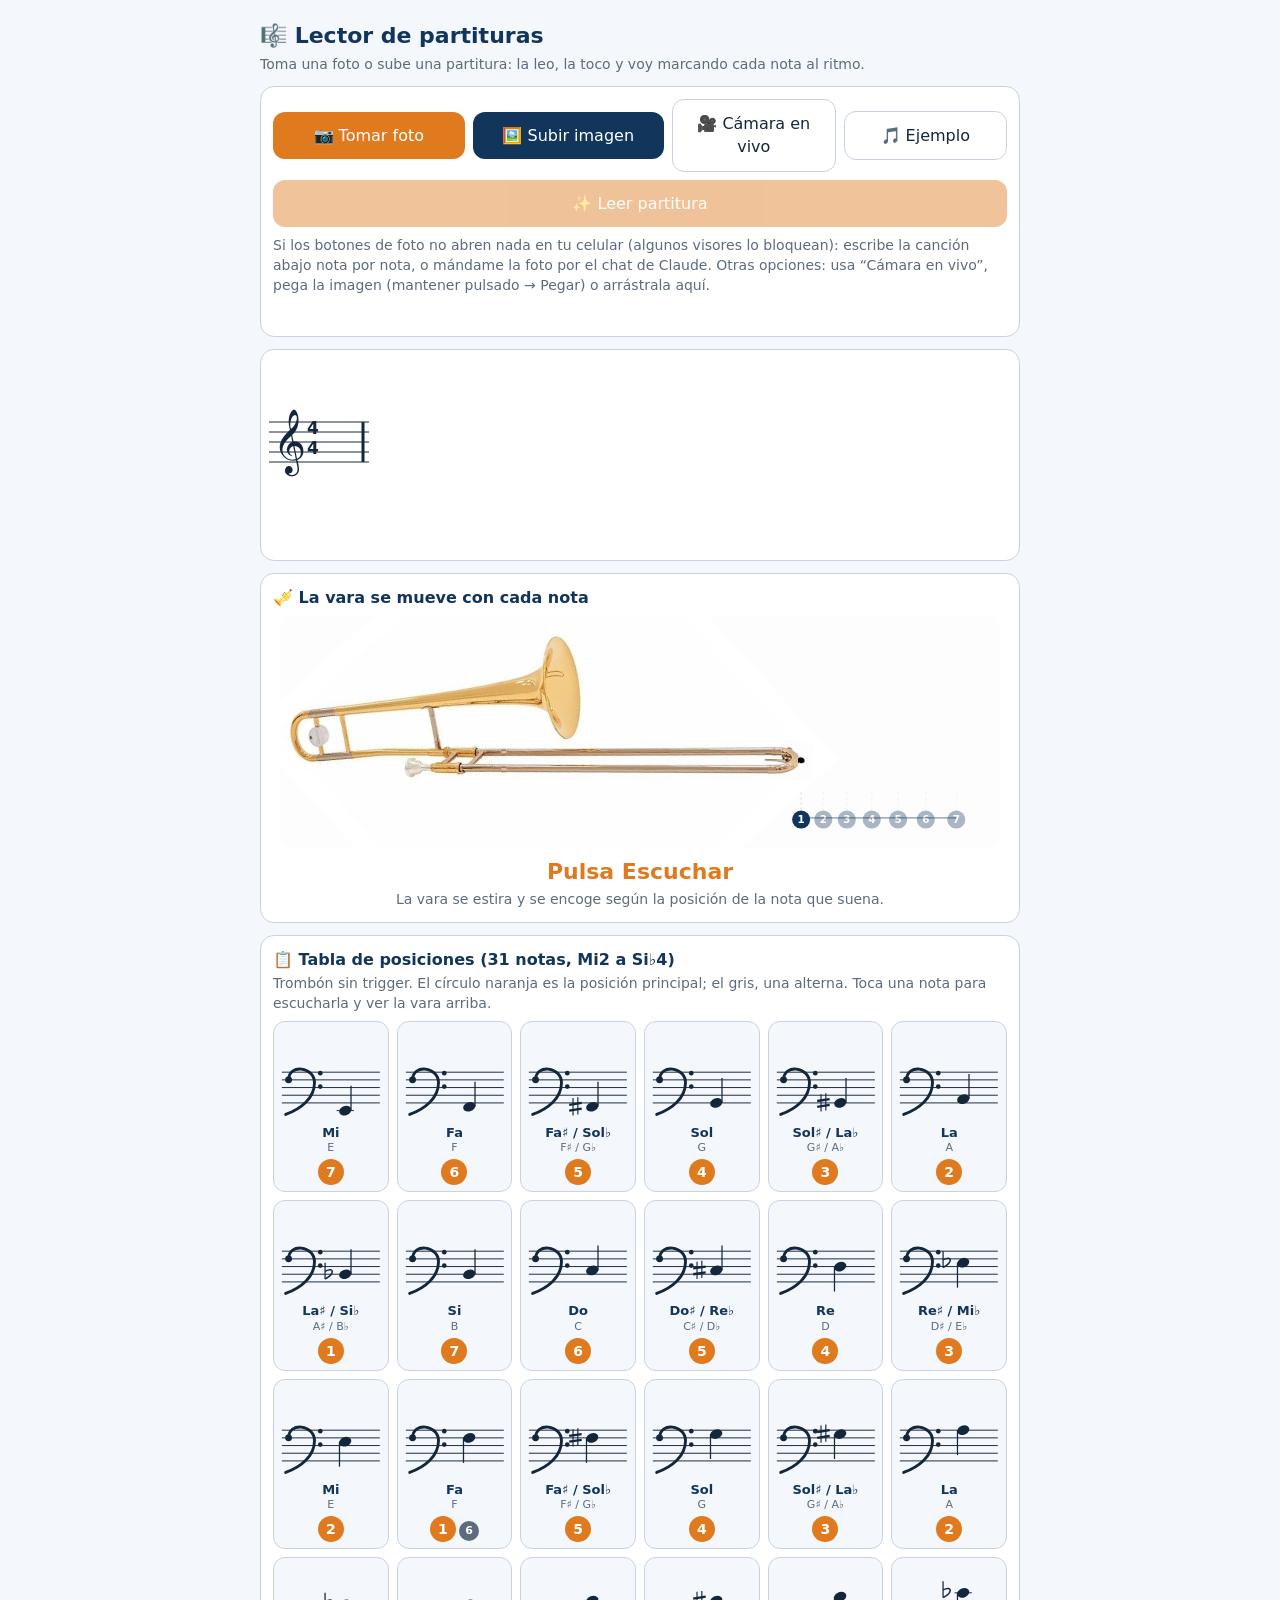
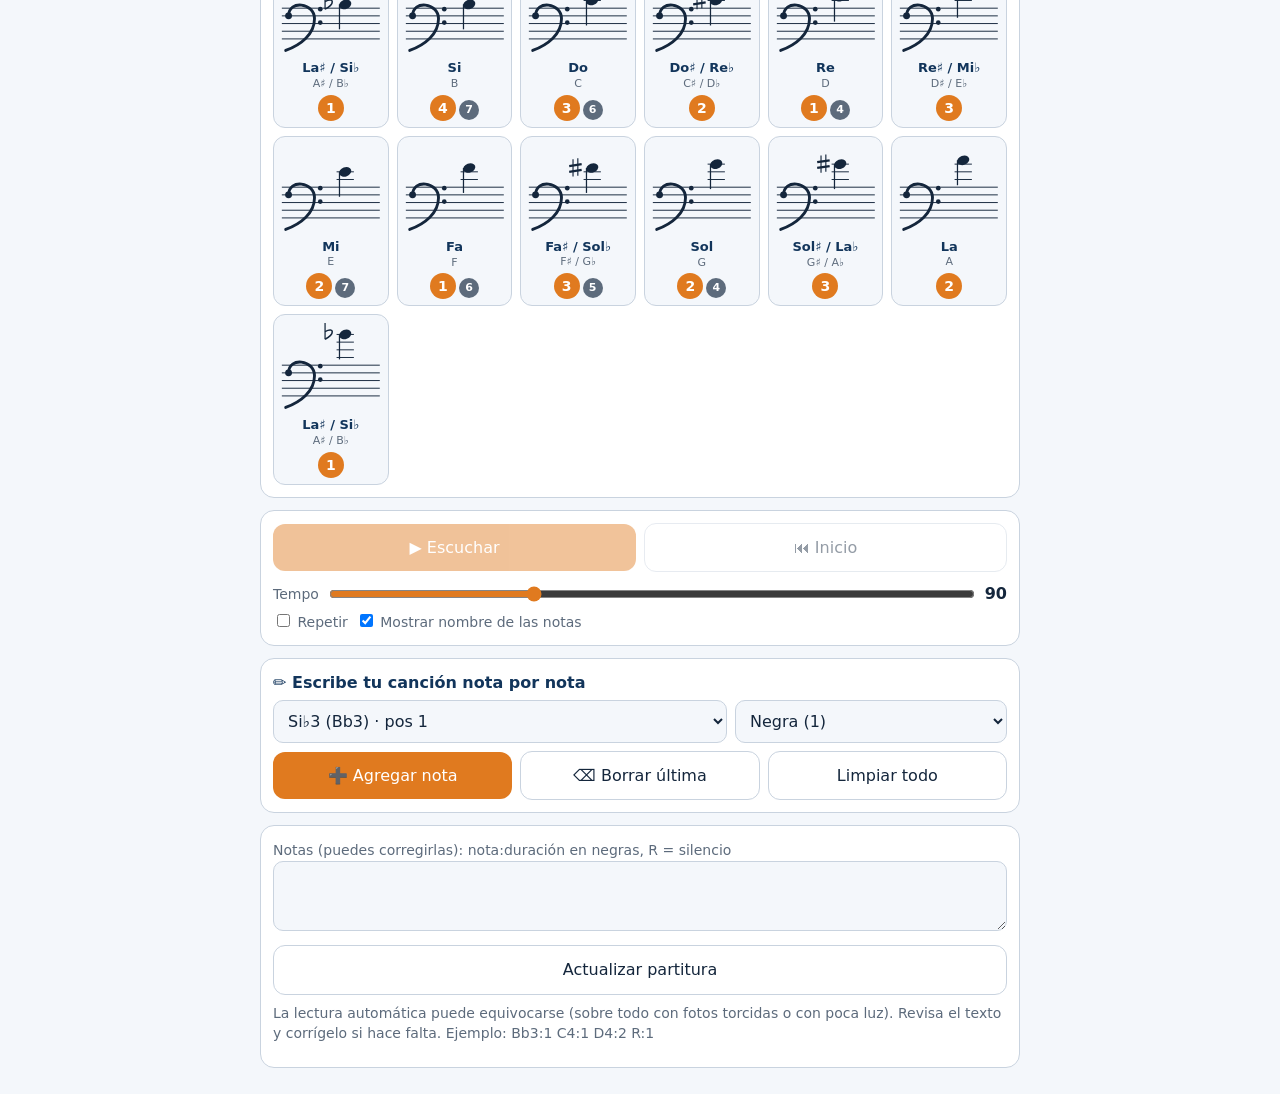
==== index.html @ 7abc5f25 "Rename index (6).html to index.html" ====
<!doctype html>
<html lang="es"><head><meta charset="utf-8">
<meta name="viewport" content="width=device-width, initial-scale=1, viewport-fit=cover">
<title>Lector de partituras PUPR</title>
<style>
:root{--bg:#f4f7fb;--card:#fff;--tx:#14263c;--mut:#5d6b7c;--ac:#e07a1f;--nv:#12355b;--ln:#c9d3df;color-scheme:light;box-sizing:border-box;padding-top:env(safe-area-inset-top,0px);padding-bottom:env(safe-area-inset-bottom,0px)}
@media (prefers-color-scheme:dark){:root:not([data-theme="light"]){--bg:#0e1621;--card:#17222f;--tx:#e8eef5;--mut:#9fb0c2;--ln:#33465a;--nv:#7fb2e6;color-scheme:dark}}
:root[data-theme="dark"]{--bg:#0e1621;--card:#17222f;--tx:#e8eef5;--mut:#9fb0c2;--ln:#33465a;--nv:#7fb2e6;color-scheme:dark}
html{height:100%;scroll-padding-top:env(safe-area-inset-top,0px)}
body{margin:0;background:var(--bg);color:var(--tx);font:16px/1.45 system-ui,-apple-system,"Segoe UI",Roboto,sans-serif;min-height:100%}
main{max-width:760px;margin:0 auto;padding:14px}
h1{font-size:22px;margin:6px 0 2px;color:var(--nv)} .sub{color:var(--mut);margin:0 0 12px;font-size:14px}
.card{background:var(--card);border:1px solid var(--ln);border-radius:14px;padding:12px;margin-bottom:12px}
.row{display:flex;gap:8px;flex-wrap:wrap;align-items:center}
button,.btn{font:inherit;border:0;border-radius:12px;padding:12px 14px;background:var(--nv);color:#fff;cursor:pointer;flex:1 1 140px;text-align:center}
button.ac,.btn.ac{background:var(--ac)} button.sec{background:transparent;color:var(--tx);border:1px solid var(--ln)}
button:disabled{opacity:.45}
.btn{position:relative;overflow:hidden}.btn input{position:absolute;inset:0;width:100%;height:100%;opacity:0;cursor:pointer;font-size:200px}
#pv{max-width:100%;max-height:60vh;border-radius:10px;display:none;margin-top:8px}
#msg{font-size:14px;color:var(--mut);margin-top:8px;min-height:20px}
#wrap{overflow-x:auto;background:var(--card);border:1px solid var(--ln);border-radius:14px;margin-bottom:12px;-webkit-overflow-scrolling:touch}
svg{display:block;color:var(--tx)} .on .h{fill:var(--ac)!important;stroke:var(--ac)!important} .on text{fill:var(--ac)!important;font-weight:700}
label{font-size:14px;color:var(--mut)} textarea{width:100%;min-height:70px;font:13px/1.4 ui-monospace,Menlo,monospace;background:var(--bg);color:var(--tx);border:1px solid var(--ln);border-radius:10px;padding:8px;box-sizing:border-box}
input[type=range]{flex:1 1 160px;accent-color:var(--ac)}

#tabg{display:grid;grid-template-columns:repeat(auto-fill,minmax(112px,1fr));gap:8px}.tc{background:var(--bg);border:1px solid var(--ln);border-radius:12px;padding:6px 4px;text-align:center;cursor:pointer;font:inherit;color:var(--tx);display:block;flex:none}.tc:active{border-color:var(--ac)}.tc svg{width:100%;height:auto;display:block}.tc b{display:block;font-size:13px;color:var(--nv);line-height:1.2}.tc small{color:var(--mut);font-size:11px;display:block}.tc .pp{display:inline-block;background:var(--ac);color:#fff;border-radius:50%;width:26px;height:26px;line-height:26px;font-weight:800;font-size:14px;margin-top:3px}.tc .al{display:inline-block;background:var(--mut);color:#fff;border-radius:50%;width:20px;height:20px;line-height:20px;font-size:11px;font-weight:700;margin-left:3px}
</style></head><body><main>
<h1>🎼 Lector de partituras</h1>
<p class="sub">Toma una foto o sube una partitura: la leo, la toco y voy marcando cada nota al ritmo.</p>

<div class="card">
 <div class="row">
  <span class="btn ac">📷 Tomar foto<input id="cam" type="file" accept="image/*" capture="environment"></span>
  <span class="btn">🖼️ Subir imagen<input id="gal" type="file" accept="image/*"></span>
  <button class="sec" id="live">🎥 Cámara en vivo</button>
  <button class="sec" id="demo">🎵 Ejemplo</button>
 </div>
 <img id="pv" alt="Partitura cargada">
 <video id="vd" playsinline autoplay muted style="display:none;width:100%;border-radius:10px;margin-top:8px"></video>
 <div class="row" id="vdb" style="display:none;margin-top:8px"><button id="snap" class="ac">📸 Capturar</button><button id="vstop" class="sec">Cerrar cámara</button></div>
 <div class="row" style="margin-top:8px"><button id="read" class="ac" disabled>✨ Leer partitura</button></div>
 <p class="sub" style="margin:8px 0 0">Si los botones de foto no abren nada en tu celular (algunos visores lo bloquean): escribe la canción abajo nota por nota, o mándame la foto por el chat de Claude. Otras opciones: usa “Cámara en vivo”, pega la imagen (mantener pulsado → Pegar) o arrástrala aquí.</p>
 <div id="msg"></div>
</div>

<div id="wrap"><svg id="sv" height="210" width="320"></svg></div>

<div class="card" id="tcard">
 <div style="font-weight:700;color:var(--nv);margin-bottom:6px">🎺 La vara se mueve con cada nota</div>
 <div style="max-width:720px;margin:0 auto">
  <svg id="tsv" viewBox="0 90 1671 540" style="width:100%;height:auto;display:block;background:#fdfdfd;border-radius:10px">
   <g transform="translate(-73.1,354.8) rotate(-41.968)">
   <image href="[data-uri]" x="0" y="0" width="968" height="968"/>
   <g><line x1="400.3" y1="432.1" x2="690.3" y2="692.9" stroke="#9c7a64" stroke-width="13" stroke-linecap="butt"/><line x1="400.3" y1="432.1" x2="690.3" y2="692.9" stroke="#d9b9a2" stroke-width="6" stroke-linecap="butt"/><line x1="373.6" y1="461.8" x2="663.6" y2="722.6" stroke="#9c7a64" stroke-width="13" stroke-linecap="butt"/><line x1="373.6" y1="461.8" x2="663.6" y2="722.6" stroke="#d9b9a2" stroke-width="6" stroke-linecap="butt"/></g>
   <g id="sl" style="transition:transform .35s ease;transform:translate(0px,0px)"><image href="[data-uri]" x="362" y="418" width="596" height="549"/></g>
   </g><g transform="translate(44,-330)">
   <line x1="1165.5" y1="890.7" x2="1525.5" y2="890.7" stroke="#12355b" stroke-width="3" opacity=".5"/><g id="rk1"><line x1="1165.5" y1="830.7" x2="1165.5" y2="890.7" stroke="#e07a1f" stroke-dasharray="6 6" opacity=".6"/><circle cx="1165.5" cy="894.7" r="21" fill="#12355b"/><text x="1165.5" y="902.7" font-size="24" font-weight="700" text-anchor="middle" fill="#fff">1</text></g><g id="rk2"><line x1="1216.9" y1="830.7" x2="1216.9" y2="890.7" stroke="#e07a1f" stroke-dasharray="6 6" opacity=".6"/><circle cx="1216.9" cy="894.7" r="21" fill="#12355b"/><text x="1216.9" y="902.7" font-size="24" font-weight="700" text-anchor="middle" fill="#fff">2</text></g><g id="rk3"><line x1="1271.5" y1="830.7" x2="1271.5" y2="890.7" stroke="#e07a1f" stroke-dasharray="6 6" opacity=".6"/><circle cx="1271.5" cy="894.7" r="21" fill="#12355b"/><text x="1271.5" y="902.7" font-size="24" font-weight="700" text-anchor="middle" fill="#fff">3</text></g><g id="rk4"><line x1="1329.4" y1="830.7" x2="1329.4" y2="890.7" stroke="#e07a1f" stroke-dasharray="6 6" opacity=".6"/><circle cx="1329.4" cy="894.7" r="21" fill="#12355b"/><text x="1329.4" y="902.7" font-size="24" font-weight="700" text-anchor="middle" fill="#fff">4</text></g><g id="rk5"><line x1="1390.5" y1="830.7" x2="1390.5" y2="890.7" stroke="#e07a1f" stroke-dasharray="6 6" opacity=".6"/><circle cx="1390.5" cy="894.7" r="21" fill="#12355b"/><text x="1390.5" y="902.7" font-size="24" font-weight="700" text-anchor="middle" fill="#fff">5</text></g><g id="rk6"><line x1="1454.8" y1="830.7" x2="1454.8" y2="890.7" stroke="#e07a1f" stroke-dasharray="6 6" opacity=".6"/><circle cx="1454.8" cy="894.7" r="21" fill="#12355b"/><text x="1454.8" y="902.7" font-size="24" font-weight="700" text-anchor="middle" fill="#fff">6</text></g><g id="rk7"><line x1="1525.5" y1="830.7" x2="1525.5" y2="890.7" stroke="#e07a1f" stroke-dasharray="6 6" opacity=".6"/><circle cx="1525.5" cy="894.7" r="21" fill="#12355b"/><text x="1525.5" y="902.7" font-size="24" font-weight="700" text-anchor="middle" fill="#fff">7</text></g>
  </g></svg>
 </div>
 <div id="tpos" style="text-align:center;font-weight:800;font-size:22px;color:var(--ac);margin-top:8px">Pulsa Escuchar</div>
 <div id="tsub" class="sub" style="text-align:center;margin:2px 0 0">La vara se estira y se encoge según la posición de la nota que suena.</div>
</div>

<div class="card" id="tabcard">
 <div style="font-weight:700;color:var(--nv);margin-bottom:2px">📋 Tabla de posiciones (31 notas, Mi2 a Si♭4)</div>
 <p class="sub" style="margin:0 0 8px">Trombón sin trigger. El círculo naranja es la posición principal; el gris, una alterna. Toca una nota para escucharla y ver la vara arriba.</p>
 <div id="tabg"></div>
</div>
<div class="card">
 <div class="row">
  <button id="play" class="ac" disabled>▶ Escuchar</button>
  <button id="rew" class="sec" disabled>⏮ Inicio</button>
 </div>
 <div class="row" style="margin-top:10px"><label for="tp">Tempo</label><input id="tp" type="range" min="40" max="200" value="90"><b id="tv">90</b></div>
 <div class="row" style="margin-top:6px">
  <label><input type="checkbox" id="rep"> Repetir</label>
  <label><input type="checkbox" id="trb" checked> Mostrar nombre de las notas</label>
 </div>
</div>

<div class="card">
 <div style="font-weight:700;color:var(--nv);margin-bottom:6px">✏️ Escribe tu canción nota por nota</div>
 <div class="row">
  <select id="nsel" style="flex:2 1 150px;font:inherit;padding:10px;border-radius:10px;border:1px solid var(--ln);background:var(--bg);color:var(--tx)"></select>
  <select id="dsel" style="flex:1 1 120px;font:inherit;padding:10px;border-radius:10px;border:1px solid var(--ln);background:var(--bg);color:var(--tx)">
   <option value="1">Negra (1)</option><option value="2">Blanca (2)</option><option value="4">Redonda (4)</option><option value="0.5">Corchea (½)</option><option value="1.5">Negra con puntillo</option><option value="3">Blanca con puntillo</option></select>
 </div>
 <div class="row" style="margin-top:8px"><button id="nadd" class="ac">➕ Agregar nota</button><button id="ndel" class="sec">⌫ Borrar última</button><button id="nclr" class="sec">Limpiar todo</button></div>
</div>
<div class="card">
 <label for="tx">Notas (puedes corregirlas): nota:duración en negras, R = silencio</label>
 <textarea id="tx" spellcheck="false"></textarea>
 <div class="row" style="margin-top:8px"><button id="upd" class="sec">Actualizar partitura</button></div>
 <p class="sub" style="margin-top:8px">La lectura automática puede equivocarse (sobre todo con fotos torcidas o con poca luz). Revisa el texto y corrígelo si hace falta. Ejemplo: Bb3:1 C4:1 D4:2 R:1</p>
</div>
</main>
<script>
const $=id=>document.getElementById(id);
const ES={C:'Do',D:'Re',E:'Mi',F:'Fa',G:'Sol',A:'La',B:'Si'},BASE={C:0,D:2,E:4,F:5,G:7,A:9,B:11};
const POS=[7,6,5,4,3,2,1,7,6,5,4,3,2,1,5,4,3,2,1,4,3,2,1,3,2,1,3,2,3,2,1]; // según tabla de referencia (tonestro)
const ALT={53:6,59:7,60:6,62:4,64:7,65:6,66:5,67:4}; // midi 40..70
let score={ts:[4,4],notes:[]},file=null,xs=[],playing=false,timers=[],ctx=null,cur=-1;
const DEMO='D4:1 D4:1 Eb4:1 F4:1 F4:1 Eb4:1 D4:1 C4:1 Bb3:1 Bb3:1 C4:1 D4:1 D4:1.5 C4:.5 C4:2';

function bclef(x,yb){const f=yb-24;return `<g fill="currentColor" stroke="currentColor"><circle cx="${x+3}" cy="${f}" r="3.6" stroke="none"/><path d="M${x+3} ${f} C${x+3} ${f-17} ${x+30} ${f-14} ${x+30} ${f+3} C${x+30} ${f+19} ${x+16} ${f+30} ${x} ${f+36}" fill="none" stroke-width="3" stroke-linecap="round"/><circle cx="${x+36}" cy="${f-7}" r="2.4" stroke="none"/><circle cx="${x+36}" cy="${f+7}" r="2.4" stroke="none"/></g>`}
function accSym(x,y,a){return a>0?`<g stroke="currentColor" fill="none"><line x1="${x-2}" y1="${y-9}" x2="${x-2}" y2="${y+9}" stroke-width="1.2"/><line x1="${x+3}" y1="${y-10}" x2="${x+3}" y2="${y+8}" stroke-width="1.2"/><line x1="${x-6}" y1="${y-2}" x2="${x+7}" y2="${y-4}" stroke-width="2.4"/><line x1="${x-6}" y1="${y+4}" x2="${x+7}" y2="${y+2}" stroke-width="2.4"/></g>`:`<g stroke="currentColor" fill="none" stroke-width="1.3"><line x1="${x-3}" y1="${y-12}" x2="${x-3}" y2="${y+5}"/><path d="M${x-3} ${y+5} C${x+7} ${y} ${x+7} ${y-8} ${x-3} ${y-3}" stroke-width="1.6"/></g>`}
function pp(p){const m=/^([A-Ga-g])([#b\u266f\u266d]?)(-?\d)$/.exec(String(p).trim());if(!m)return null;
 const l=m[1].toUpperCase(),a=(m[2]=='#'||m[2]=='\u266f')?1:(m[2]=='b'||m[2]=='\u266d')?-1:0,o=+m[3];
 return{l,a,o,midi:12*(o+1)+BASE[l]+a,d:o*7+'CDEFGAB'.indexOf(l)}}
function toNotes(t){return t.split(/[\s,;]+/).filter(Boolean).map(s=>{const [p,d]=s.split(':');const dur=parseFloat(d||'1');
 if(/^r$/i.test(p))return{p:'R',d:dur||1};const q=pp(p);return q?{p,d:dur||1,q}:null}).filter(Boolean)}
function toText(n){return n.map(x=>x.p+':'+x.d).join(' ')}
function msg(t){$('msg').textContent=t}

function draw(){
 const N=score.notes; const pitched=N.filter(n=>n.q).map(n=>n.q.midi).sort((a,b)=>a-b);
 const bass=pitched.length&&pitched[Math.floor(pitched.length/2)]<60, bd=bass?18:30, yb=112, sp=5;
 const ny=d=>yb-(d-bd)*sp, beatsBar=score.ts[0]*(4/score.ts[1]);
 let x=78,t=0,html='',bars='';xs=[];
 for(let i=0;i<5;i++)html+=`<line x1="8" x2="__W__" y1="${yb-i*10}" y2="${yb-i*10}" stroke="currentColor" stroke-width="1"/>`;
 html+=bass?bclef(10,yb):`<text x="12" y="${yb-2}" font-size="56" fill="currentColor" font-family="'Noto Music','Apple Symbols','Segoe UI Symbol',serif">\u{1D11E}</text>`;
 html+=`<text x="46" y="${yb-28}" font-size="17" font-weight="700" fill="currentColor">${score.ts[0]}</text><text x="46" y="${yb-8}" font-size="17" font-weight="700" fill="currentColor">${score.ts[1]}</text>`;
 N.forEach((n,i)=>{
  const w=Math.max(30,n.d*38);const cx=x+14;xs.push(cx);let g=`<g id="n${i}">`;
  if(n.q){const y=ny(n.q.d);
   const L=d=>{const ly=ny(d);g+=`<line x1="${cx-10}" x2="${cx+10}" y1="${ly}" y2="${ly}" stroke="currentColor"/>`};
   if(n.q.d>=bd+10)for(let d=bd+10;d<=n.q.d;d+=2)L(d);
   if(n.q.d<=bd-2)for(let d=bd-2;d>=n.q.d;d-=2)L(d);
   const hollow=n.d>=2,up=n.q.d<bd+4;
   g+=`<ellipse class="h" cx="${cx}" cy="${y}" rx="6.5" ry="4.8" transform="rotate(-20 ${cx} ${y})" fill="${hollow?'var(--card)':'currentColor'}" stroke="currentColor" stroke-width="${hollow?1.6:1}"/>`;
   if(n.d<4)g+=up?`<line x1="${cx+6}" x2="${cx+6}" y1="${y-1}" y2="${y-30}" stroke="currentColor" stroke-width="1.3"/>`:`<line x1="${cx-6}" x2="${cx-6}" y1="${y+1}" y2="${y+30}" stroke="currentColor" stroke-width="1.3"/>`;
   if(n.d<1)g+=up?`<path d="M${cx+6} ${y-30} q8 8 5 18" stroke="currentColor" fill="none" stroke-width="1.6"/>`:`<path d="M${cx-6} ${y+30} q8 -8 5 -18" stroke="currentColor" fill="none" stroke-width="1.6"/>`;
   if(n.q.a)g+=`<text x="${cx-20}" y="${y+5}" font-size="15" fill="currentColor">${n.q.a>0?'\u266f':'\u266d'}</text>`;
   if([1.5,3,.75].includes(n.d))g+=`<circle cx="${cx+13}" cy="${y-2}" r="1.8" fill="currentColor"/>`;
   if($('trb').checked)g+=`<text x="${cx}" y="150" font-size="13" font-weight="700" text-anchor="middle" fill="var(--nv)">${ES[n.q.l]}${n.q.a>0?'\u266f':n.q.a<0?'\u266d':''}</text>`;
  } else g+=`<rect x="${cx-6}" y="${yb-22}" width="12" height="5" fill="currentColor"/><text x="${cx}" y="150" font-size="11" text-anchor="middle" fill="var(--mut)">silencio</text>`;
  html+=g+'</g>';x+=w;t+=n.d;
  if(t>=beatsBar-.001){bars+=`<line x1="${x-4}" x2="${x-4}" y1="${yb-40}" y2="${yb}" stroke="currentColor"/>`;t=0}
 });
 const W=x+30;html=html.replace(/__W__/g,W)+bars+`<line x1="${W-6}" x2="${W-6}" y1="${yb-40}" y2="${yb}" stroke="currentColor" stroke-width="3"/>`;
 const sv=$('sv');sv.setAttribute('width',Math.max(W,320));sv.innerHTML=html;cur=-1;
 $('play').disabled=$('rew').disabled=!N.length;
}
const CMS=[0,8,16.5,25.5,35,45,56],EXT=360.0,UX=0.74351,UY=0.66872;
function setSlide(p){const e=EXT*CMS[p-1]/56;$('sl').style.transform=`translate(${e*UX}px,${e*UY}px)`;
 for(let i=1;i<=7;i++){const g=$('rk'+i);if(g)g.style.opacity=i==p?1:.35}}
function tposShow(n){
 if(!n){setSlide(1);$('tpos').textContent='Pulsa Escuchar';$('tsub').textContent='La vara se estira y se encoge según la posición de la nota que suena.';return}
 if(!n.q){$('tpos').textContent='Silencio';$('tsub').textContent='Descansa: la vara se queda donde estaba.';return}
 const m=n.q.midi;if(m<40||m>70){$('tpos').textContent='Fuera de rango';$('tsub').textContent='Esta nota está fuera del rango de la tabla (Mi2 a Si♭4).';return}
 const p=POS[m-40];setSlide(p);const ac=n.q.a>0?'\u266f':n.q.a<0?'\u266d':'';
 $('tpos').textContent='Posición '+p;$('tsub').textContent=ES[n.q.l]+ac+' · '+n.q.l+ac}
setSlide(1);
function mark(i){if(cur>=0){const o=$('n'+cur);o&&o.classList.remove('on')}cur=i;if(i<0){tposShow(null);return}const o=$('n'+i);o&&o.classList.add('on');tposShow(score.notes[i]);
 const w=$('wrap');w.scrollTo({left:xs[i]-w.clientWidth/2,behavior:'smooth'})}
function stop(){timers.forEach(clearTimeout);timers=[];playing=false;$('play').textContent='\u25b6 Escuchar';ctx&&ctx.suspend&&ctx.state==='running'&&ctx.close().then(()=>ctx=null)}
function tone(f,t,dur){const o=ctx.createOscillator(),o2=ctx.createOscillator(),g=ctx.createGain(),lp=ctx.createBiquadFilter();
 o.type='sawtooth';o2.type='triangle';o.frequency.value=f;o2.frequency.value=f;lp.type='lowpass';lp.frequency.value=1100;
 g.gain.setValueAtTime(0,t);g.gain.linearRampToValueAtTime(.22,t+.04);g.gain.setValueAtTime(.18,t+Math.max(.05,dur-.08));g.gain.linearRampToValueAtTime(0,t+dur);
 o.connect(lp);o2.connect(lp);lp.connect(g);g.connect(ctx.destination);o.start(t);o2.start(t);o.stop(t+dur+.02);o2.stop(t+dur+.02)}
function play(){
 if(playing){stop();mark(-1);return}
 ctx=new (window.AudioContext||window.webkitAudioContext)();ctx.resume();playing=true;$('play').textContent='\u23f8 Detener';
 const spb=60/$('tp').value;let t=ctx.currentTime+.2,acc=0;
 score.notes.forEach((n,i)=>{const dur=n.d*spb;
  if(n.q)tone(440*Math.pow(2,(n.q.midi-69)/12),t,dur*.94);
  timers.push(setTimeout(()=>mark(i),(t-ctx.currentTime)*1000));t+=dur});
 timers.push(setTimeout(()=>{const r=$('rep').checked;stop();mark(-1);if(r)play()},(t-ctx.currentTime)*1000+80));
}
function setText(t){const n=toNotes(t);score.notes=n;$('tx').value=toText(n);draw()}
$('demo').onclick=()=>{stop();score.ts=[4,4];$('tp').value=90;$('tv').textContent=90;setText(DEMO);msg('Ejemplo cargado: Oda a la Alegría. Pulsa Escuchar.')};
$('play').onclick=play;$('rew').onclick=()=>{stop();mark(-1);$('wrap').scrollTo({left:0})};
$('upd').onclick=()=>{stop();setText($('tx').value)};
$('tp').oninput=e=>{$('tv').textContent=e.target.value;if(playing){stop();mark(-1)}};
$('trb').onchange=()=>{stop();draw()};
function pick(e){const f=e.target.files[0];if(!f)return;setFile(f);return;$('read').disabled=false;msg('Foto lista. Pulsa “Leer partitura”.')}
$('cam').onchange=pick;$('gal').onchange=pick;
function setFile(f){file=f;const fr=new FileReader();fr.onload=()=>{$('pv').src=fr.result;$('pv').style.display='block'};fr.readAsDataURL(f);$('read').disabled=false;msg('Foto lista. Pulsa “Leer partitura”.')}
let stream=null;
function closeCam(){if(stream){stream.getTracks().forEach(t=>t.stop());stream=null}$('vd').style.display='none';$('vdb').style.display='none'}
$('live').onclick=async()=>{try{stream=await navigator.mediaDevices.getUserMedia({video:{facingMode:{ideal:'environment'}},audio:false});$('vd').srcObject=stream;$('vd').style.display='block';$('vdb').style.display='flex';msg('Apunta a la partitura y pulsa Capturar.')}catch(e){msg('Tu visor no permite usar la cámara aquí. Pega la imagen, o envíala por el chat de Claude y te paso las notas.')}};
$('snap').onclick=()=>{const v=$('vd'),c=document.createElement('canvas');c.width=v.videoWidth;c.height=v.videoHeight;c.getContext('2d').drawImage(v,0,0);c.toBlob(b=>{closeCam();setFile(new File([b],'foto.jpg',{type:'image/jpeg'}))},'image/jpeg',.9)};
$('vstop').onclick=closeCam;
document.addEventListener('paste',e=>{const it=[...((e.clipboardData&&e.clipboardData.items)||[])].find(i=>i.type.startsWith('image/'));if(it)setFile(it.getAsFile())});
['dragover','drop'].forEach(ev=>document.addEventListener(ev,e=>{e.preventDefault();if(ev==='drop'){const f=[...e.dataTransfer.files].find(x=>x.type.startsWith('image/'));f&&setFile(f)}}));
async function shrink(f){try{const b=await createImageBitmap(f);const s=Math.min(1,1800/Math.max(b.width,b.height));const c=document.createElement('canvas');c.width=b.width*s;c.height=b.height*s;
 c.getContext('2d').drawImage(b,0,0,c.width,c.height);return await new Promise(r=>c.toBlob(r,'image/jpeg',.88))}catch(e){return f}}
$('read').onclick=async()=>{
 stop();$('read').disabled=true;msg('Leyendo la partitura… puede tardar unos segundos.');
 try{
  const sample=(window.claude&&window.claude.use)?await window.claude.use('sample'):null;
  if(!sample){msg('Aquí la lectura automática no está disponible. Mira la foto arriba y escribe las notas con el cuadro “Escribe tu canción nota por nota”.');return}
  const blob=await shrink(file);
  const prompt='Eres un lector óptico de partituras. Mira la imagen y devuelve SOLO un JSON válido, sin texto adicional ni bloques de código, con esta forma: {"timeSig":[4,4],"tempo":90,"notes":[{"p":"Bb3","d":1},{"p":"R","d":1}]}. '+
   'p = nota sonora en notación científica (C4 = do central) usando # o b, aplicando la armadura de clave y los accidentales; "R" = silencio. d = duración en negras (redonda 4, blanca 2, negra 1, corchea 0.5, semicorchea 0.25; con puntillo multiplica por 1.5). '+
   'Lee solo la línea melódica principal (el pentagrama de arriba si hay varios), de izquierda a derecha, todos los compases visibles. Respeta la clave (Sol o Fa). Si no hay partitura legible devuelve {"error":"motivo"}.';
  const r=await sample(prompt,{images:[blob],modelTier:'complex'});
  const t=r.text,j=JSON.parse(t.slice(t.indexOf('{'),t.lastIndexOf('}')+1));
  if(j.error){msg('No pude leerla: '+j.error);return}
  score.ts=(j.timeSig&&j.timeSig.length==2)?j.timeSig:[4,4];if(j.tempo){$('tp').value=Math.min(200,Math.max(40,j.tempo));$('tv').textContent=$('tp').value}
  setText(j.notes.map(n=>n.p+':'+n.d).join(' '));
  msg('Listo: '+score.notes.length+' notas leídas. Revisa el texto de abajo y pulsa Escuchar.');
 }catch(e){msg(e&&e.code==='not_granted'?'Necesito tu permiso para leer la imagen.':'No pude leer la imagen. Intenta con una foto más recta y con buena luz, o escribe las notas abajo.')}
 finally{$('read').disabled=!file}};
(function(){const NM=['C','Db','D','Eb','E','F','Gb','G','Ab','A','Bb','B'],SY=['Do','Re\u266d','Re','Mi\u266d','Mi','Fa','Sol\u266d','Sol','La\u266d','La','Si\u266d','Si'];
 let o='<option value="R">Silencio</option>';for(let m=70;m>=40;m--){const k=m%12,oc=Math.floor(m/12)-1;o+=`<option value="${NM[k]}${oc}"${m==58?' selected':''}>${SY[k]}${oc} (${NM[k]}${oc}) \u00b7 pos ${POS[m-40]}</option>`}
 $('nsel').innerHTML=o;
 const cur=()=>toNotes($('tx').value);
 $('nadd').onclick=()=>{stop();const a=cur();const v=$('nsel').value,d=parseFloat($('dsel').value);a.push(v=='R'?{p:'R',d}:{p:v,d,q:pp(v)});score.notes=a;$('tx').value=toText(a);draw();msg('Nota agregada. Pulsa Escuchar cuando termines.')};
 $('ndel').onclick=()=>{stop();const a=cur();a.pop();score.notes=a;$('tx').value=toText(a);draw()};
 $('nclr').onclick=()=>{stop();score.notes=[];$('tx').value='';draw();mark(-1)};
})();
(function(){
 const LN='CDEFGAB',SP=[['C',0],['C',1],['D',0],['E',-1],['E',0],['F',0],['F',1],['G',0],['G',1],['A',0],['B',-1],['B',0]];
 const NM=['Do','Do\u266f / Re\u266d','Re','Re\u266f / Mi\u266d','Mi','Fa','Fa\u266f / Sol\u266d','Sol','Sol\u266f / La\u266d','La','La\u266f / Si\u266d','Si'];
 const LT=['C','C\u266f / D\u266d','D','D\u266f / E\u266d','E','F','F\u266f / G\u266d','G','G\u266f / A\u266d','A','A\u266f / B\u266d','B'];
 const MS=['Do','Do','Re','Mi','Mi','Fa','Fa','Sol','Sol','La','Si','Si'];
 const yb=78,sp=4,ny=d=>yb-(d-18)*sp;
 let out='';
 for(let m=40;m<=70;m++){
  const k=m%12,o=Math.floor(m/12)-1,l=SP[k][0],a=SP[k][1],d=o*7+LN.indexOf(l),y=ny(d),cx=70;
  let s='<svg viewBox="0 0 110 100" aria-hidden="true">';
  for(let i=0;i<5;i++)s+=`<line x1="4" x2="106" y1="${yb-i*8}" y2="${yb-i*8}" stroke="currentColor" stroke-width="1"/>`;
  s+=bclef(8,yb);
  for(let q=16;q>=d;q-=2)if(q<=16){s+=`<line x1="${cx-9}" x2="${cx+9}" y1="${ny(q)}" y2="${ny(q)}" stroke="currentColor"/>`}
  for(let q=28;q<=d;q+=2){s+=`<line x1="${cx-9}" x2="${cx+9}" y1="${ny(q)}" y2="${ny(q)}" stroke="currentColor"/>`}
  s+=`<ellipse cx="${cx}" cy="${y}" rx="6.5" ry="4.8" transform="rotate(-20 ${cx} ${y})" fill="currentColor"/>`;
  const up=d<22;s+=up?`<line x1="${cx+6}" x2="${cx+6}" y1="${y}" y2="${y-26}" stroke="currentColor" stroke-width="1.3"/>`:`<line x1="${cx-6}" x2="${cx-6}" y1="${y}" y2="${y+26}" stroke="currentColor" stroke-width="1.3"/>`;
  if(a)s+=accSym(cx-18,y,a);
  s+='</svg>';
  const p=POS[m-40],al=ALT[m];
  out+=`<button class="tc" data-m="${m}">${s}<b>${NM[k]}</b><small>${LT[k]}</small><span class="pp">${p}</span>${al?`<span class="al" title="alterna">${al}</span>`:''}</button>`;
 }
 $('tabg').innerHTML=out;
 let tc=null;
 $('tabg').onclick=e=>{const b=e.target.closest('.tc');if(!b)return;const m=+b.dataset.m;
  stop();mark(-1);const k=m%12,o=Math.floor(m/12)-1,l=SP[k][0],a=SP[k][1];
  tposShow({q:{midi:m,l,a,o,d:0}});
  try{tc=tc||new (window.AudioContext||window.webkitAudioContext)();tc.resume();const t=tc.currentTime,f=440*Math.pow(2,(m-69)/12),x=tc.createOscillator(),x2=tc.createOscillator(),g=tc.createGain(),lp=tc.createBiquadFilter();
   x.type='sawtooth';x2.type='triangle';x.frequency.value=f;x2.frequency.value=f;lp.type='lowpass';lp.frequency.value=1100;
   g.gain.setValueAtTime(0,t);g.gain.linearRampToValueAtTime(.2,t+.04);g.gain.setValueAtTime(.16,t+.9);g.gain.linearRampToValueAtTime(0,t+1.2);
   x.connect(lp);x2.connect(lp);lp.connect(g);g.connect(tc.destination);x.start(t);x2.start(t);x.stop(t+1.3);x2.stop(t+1.3)}catch(_){}
  $('tcard').scrollIntoView({behavior:'smooth',block:'start'})};
})();
draw();
</script></body></html>
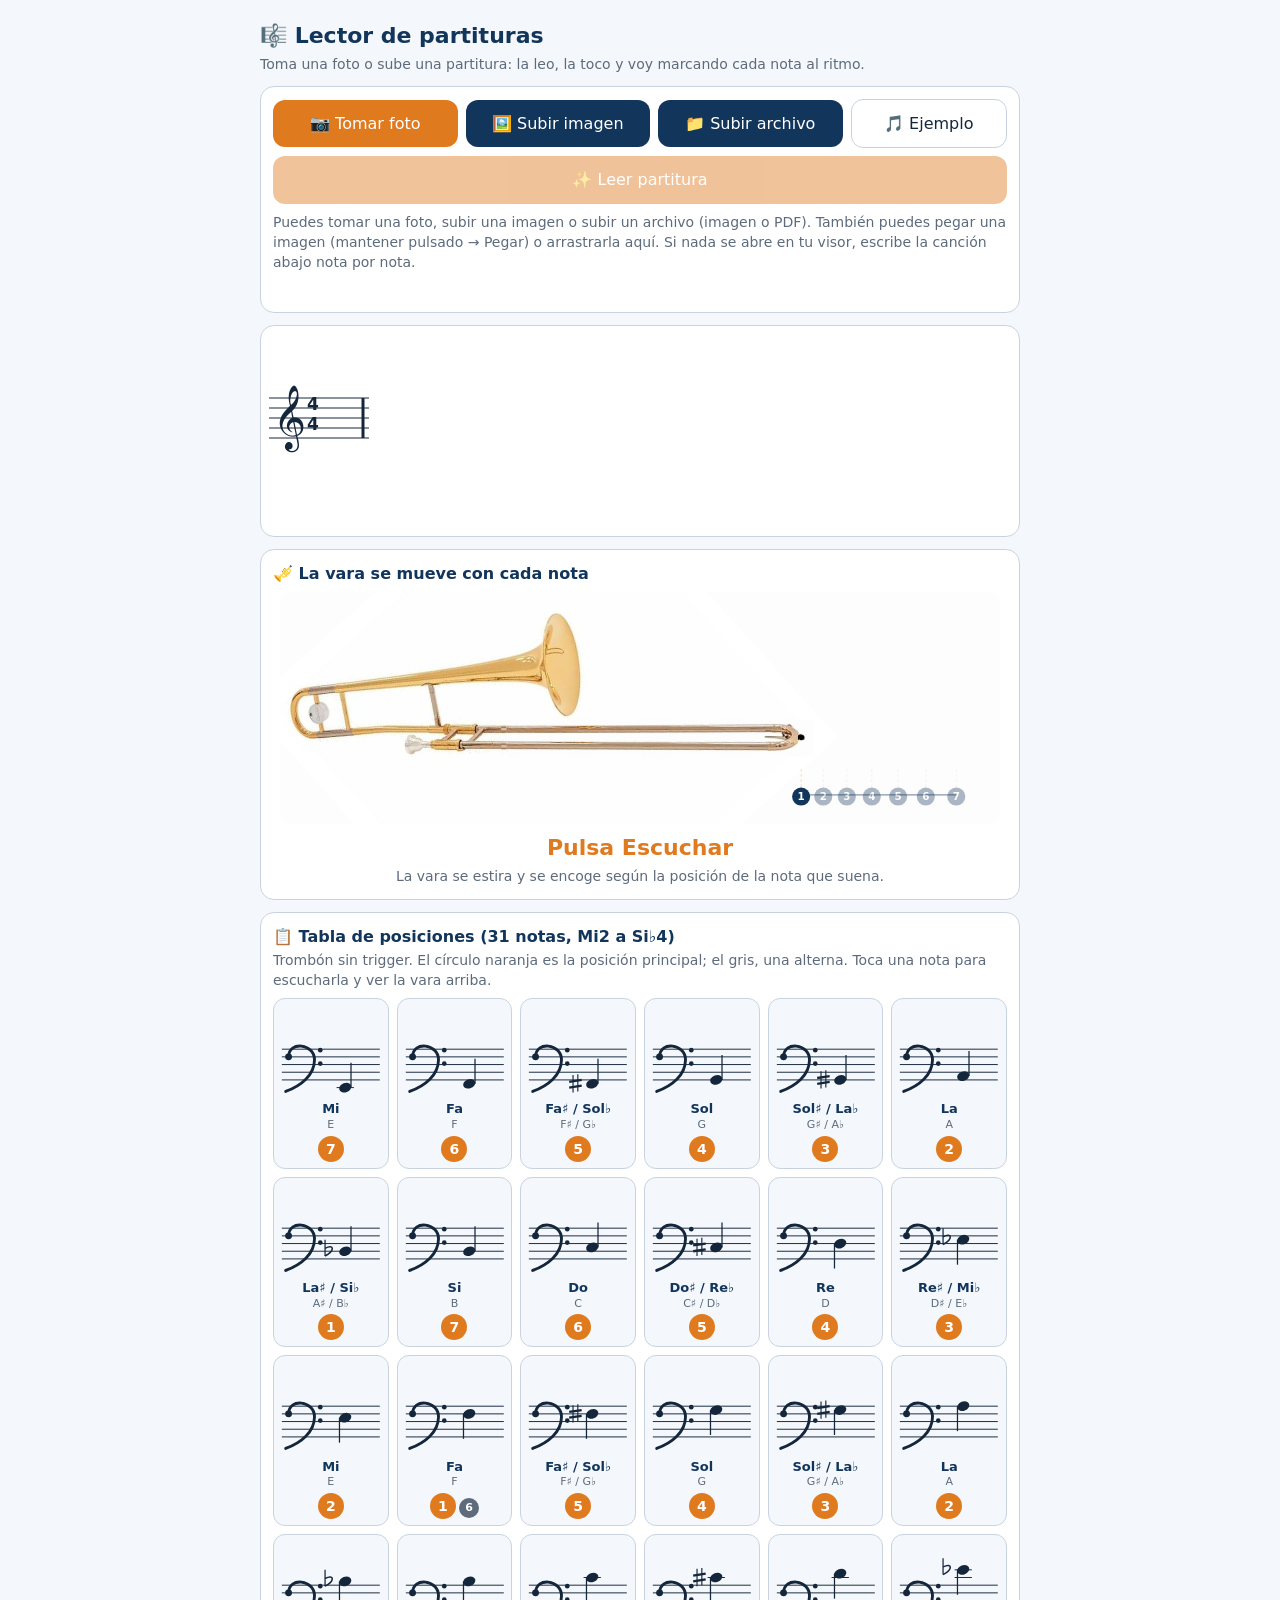
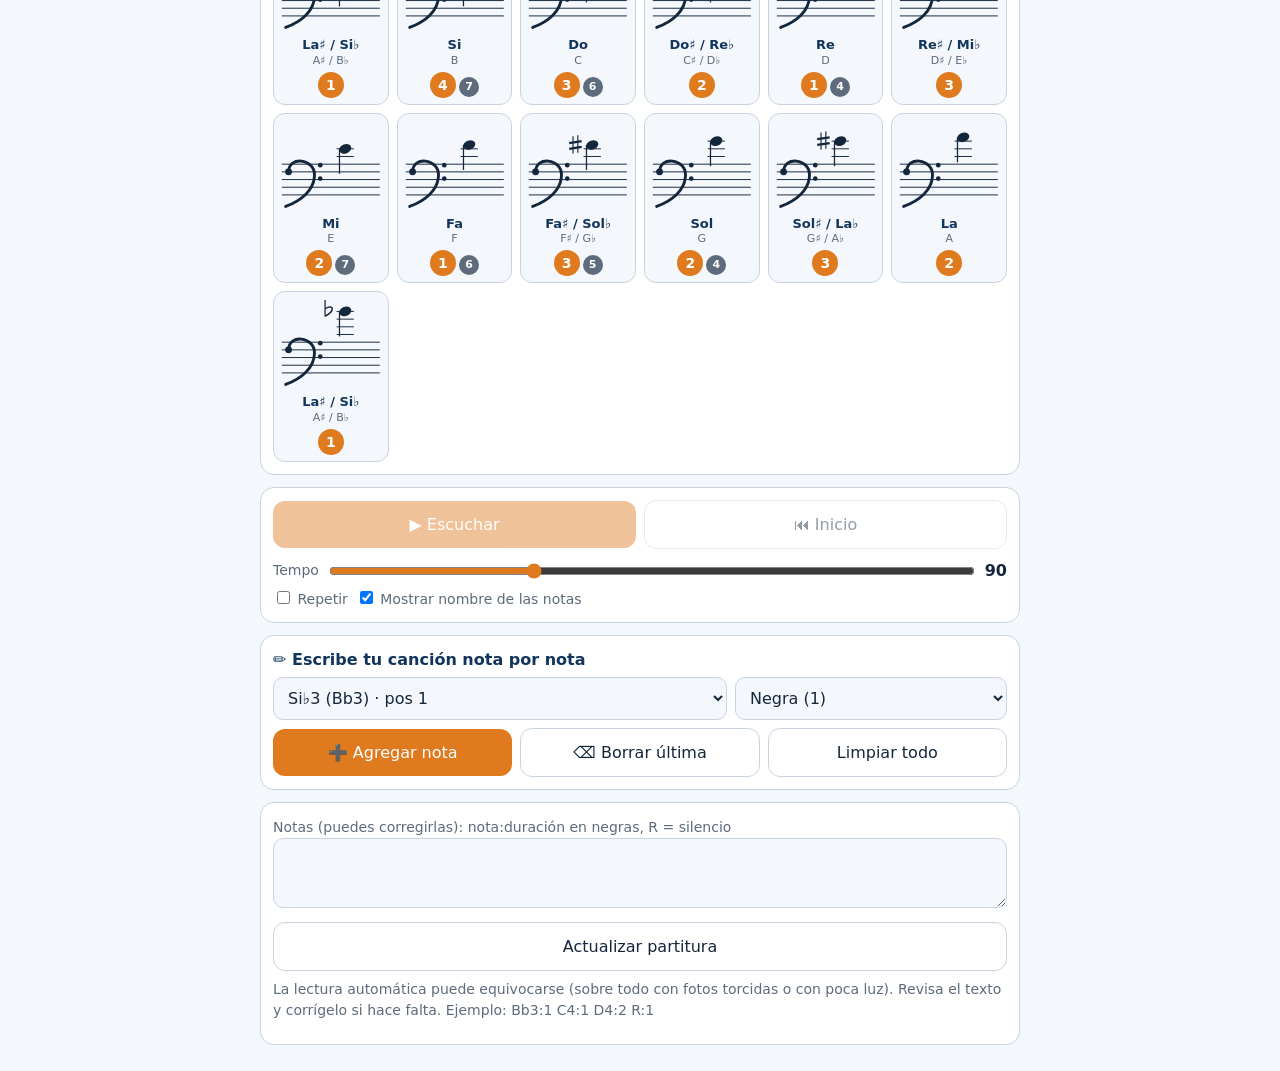
==== commit a4284835: "Quitar camara en vivo y agregar subir archivo (imagen o PDF) Co-Authored-By: Claude Sonnet 5.5 <nore" ====
--- a/index.html
+++ b/index.html
@@ -32,14 +32,13 @@
  <div class="row">
   <span class="btn ac">📷 Tomar foto<input id="cam" type="file" accept="image/*" capture="environment"></span>
   <span class="btn">🖼️ Subir imagen<input id="gal" type="file" accept="image/*"></span>
-  <button class="sec" id="live">🎥 Cámara en vivo</button>
+  <span class="btn">📁 Subir archivo<input id="fil" type="file" accept="image/*,application/pdf,.pdf"></span>
   <button class="sec" id="demo">🎵 Ejemplo</button>
  </div>
  <img id="pv" alt="Partitura cargada">
- <video id="vd" playsinline autoplay muted style="display:none;width:100%;border-radius:10px;margin-top:8px"></video>
- <div class="row" id="vdb" style="display:none;margin-top:8px"><button id="snap" class="ac">📸 Capturar</button><button id="vstop" class="sec">Cerrar cámara</button></div>
+ <embed id="pdfv" type="application/pdf" style="display:none;width:100%;height:60vh;border-radius:10px;margin-top:8px">
  <div class="row" style="margin-top:8px"><button id="read" class="ac" disabled>✨ Leer partitura</button></div>
- <p class="sub" style="margin:8px 0 0">Si los botones de foto no abren nada en tu celular (algunos visores lo bloquean): escribe la canción abajo nota por nota, o mándame la foto por el chat de Claude. Otras opciones: usa “Cámara en vivo”, pega la imagen (mantener pulsado → Pegar) o arrástrala aquí.</p>
+ <p class="sub" style="margin:8px 0 0">Puedes tomar una foto, subir una imagen o subir un archivo (imagen o PDF). También puedes pegar una imagen (mantener pulsado → Pegar) o arrastrarla aquí. Si nada se abre en tu visor, escribe la canción abajo nota por nota.</p>
  <div id="msg"></div>
 </div>
 
@@ -173,16 +172,14 @@
 $('upd').onclick=()=>{stop();setText($('tx').value)};
 $('tp').oninput=e=>{$('tv').textContent=e.target.value;if(playing){stop();mark(-1)}};
 $('trb').onchange=()=>{stop();draw()};
-function pick(e){const f=e.target.files[0];if(!f)return;setFile(f);return;$('read').disabled=false;msg('Foto lista. Pulsa “Leer partitura”.')}
-$('cam').onchange=pick;$('gal').onchange=pick;
-function setFile(f){file=f;const fr=new FileReader();fr.onload=()=>{$('pv').src=fr.result;$('pv').style.display='block'};fr.readAsDataURL(f);$('read').disabled=false;msg('Foto lista. Pulsa “Leer partitura”.')}
-let stream=null;
-function closeCam(){if(stream){stream.getTracks().forEach(t=>t.stop());stream=null}$('vd').style.display='none';$('vdb').style.display='none'}
-$('live').onclick=async()=>{try{stream=await navigator.mediaDevices.getUserMedia({video:{facingMode:{ideal:'environment'}},audio:false});$('vd').srcObject=stream;$('vd').style.display='block';$('vdb').style.display='flex';msg('Apunta a la partitura y pulsa Capturar.')}catch(e){msg('Tu visor no permite usar la cámara aquí. Pega la imagen, o envíala por el chat de Claude y te paso las notas.')}};
-$('snap').onclick=()=>{const v=$('vd'),c=document.createElement('canvas');c.width=v.videoWidth;c.height=v.videoHeight;c.getContext('2d').drawImage(v,0,0);c.toBlob(b=>{closeCam();setFile(new File([b],'foto.jpg',{type:'image/jpeg'}))},'image/jpeg',.9)};
-$('vstop').onclick=closeCam;
+function setFile(f){file=f;const pdf=f.type==='application/pdf'||/\.pdf$/i.test(f.name||'');
+ if(pdf){$('pv').style.display='none';$('pdfv').src=URL.createObjectURL(f);$('pdfv').style.display='block';$('read').disabled=true;msg('PDF cargado. Míralo arriba y escribe las notas abajo. La lectura automática solo funciona con imágenes.');return}
+ if(!/^image\//.test(f.type)){msg('Ese tipo de archivo no es compatible. Usa una imagen o un PDF.');return}
+ $('pdfv').style.display='none';const fr=new FileReader();fr.onload=()=>{$('pv').src=fr.result;$('pv').style.display='block'};fr.readAsDataURL(f);$('read').disabled=false;msg('Foto lista. Pulsa “Leer partitura”.')}
+function pick(e){const f=e.target.files[0];if(f)setFile(f);e.target.value=''}
+$('cam').onchange=pick;$('gal').onchange=pick;$('fil').onchange=pick;
 document.addEventListener('paste',e=>{const it=[...((e.clipboardData&&e.clipboardData.items)||[])].find(i=>i.type.startsWith('image/'));if(it)setFile(it.getAsFile())});
-['dragover','drop'].forEach(ev=>document.addEventListener(ev,e=>{e.preventDefault();if(ev==='drop'){const f=[...e.dataTransfer.files].find(x=>x.type.startsWith('image/'));f&&setFile(f)}}));
+['dragover','drop'].forEach(ev=>document.addEventListener(ev,e=>{e.preventDefault();if(ev==='drop'){const f=[...e.dataTransfer.files].find(x=>x.type.startsWith('image/')||x.type==='application/pdf');f&&setFile(f)}}));
 async function shrink(f){try{const b=await createImageBitmap(f);const s=Math.min(1,1800/Math.max(b.width,b.height));const c=document.createElement('canvas');c.width=b.width*s;c.height=b.height*s;
  c.getContext('2d').drawImage(b,0,0,c.width,c.height);return await new Promise(r=>c.toBlob(r,'image/jpeg',.88))}catch(e){return f}}
 $('read').onclick=async()=>{
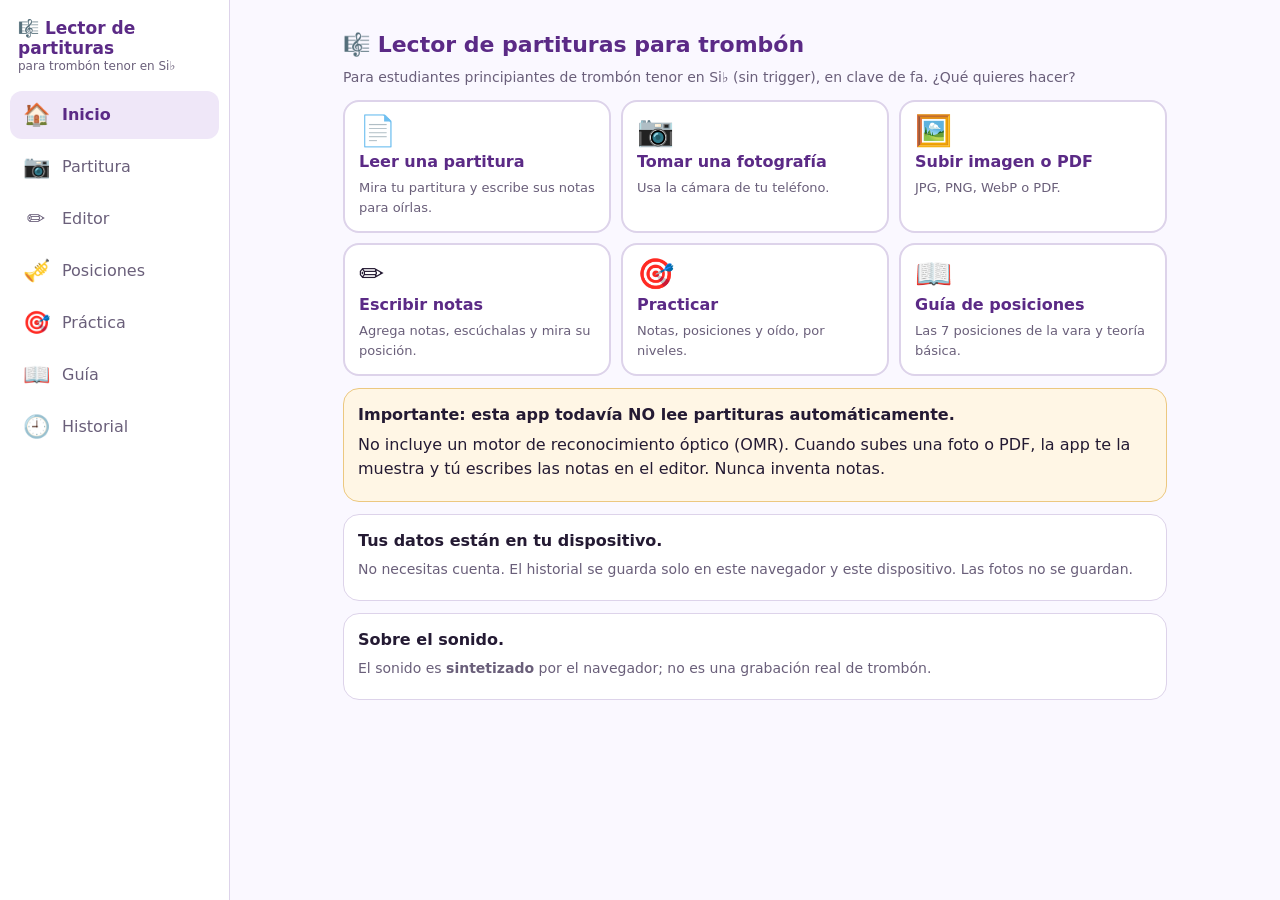
==== commit b8bb1183: "Nueva app: Lector de partituras para trombón (10 módulos); app anterior en lector-simple.html Co-Aut" ====
--- a/index.html
+++ b/index.html
@@ -1,243 +1,19 @@
 <!doctype html>
 <html lang="es"><head><meta charset="utf-8">
 <meta name="viewport" content="width=device-width, initial-scale=1, viewport-fit=cover">
-<title>Lector de partituras PUPR</title>
-<style>
-:root{--bg:#f4f7fb;--card:#fff;--tx:#14263c;--mut:#5d6b7c;--ac:#e07a1f;--nv:#12355b;--ln:#c9d3df;color-scheme:light;box-sizing:border-box;padding-top:env(safe-area-inset-top,0px);padding-bottom:env(safe-area-inset-bottom,0px)}
-@media (prefers-color-scheme:dark){:root:not([data-theme="light"]){--bg:#0e1621;--card:#17222f;--tx:#e8eef5;--mut:#9fb0c2;--ln:#33465a;--nv:#7fb2e6;color-scheme:dark}}
-:root[data-theme="dark"]{--bg:#0e1621;--card:#17222f;--tx:#e8eef5;--mut:#9fb0c2;--ln:#33465a;--nv:#7fb2e6;color-scheme:dark}
-html{height:100%;scroll-padding-top:env(safe-area-inset-top,0px)}
-body{margin:0;background:var(--bg);color:var(--tx);font:16px/1.45 system-ui,-apple-system,"Segoe UI",Roboto,sans-serif;min-height:100%}
-main{max-width:760px;margin:0 auto;padding:14px}
-h1{font-size:22px;margin:6px 0 2px;color:var(--nv)} .sub{color:var(--mut);margin:0 0 12px;font-size:14px}
-.card{background:var(--card);border:1px solid var(--ln);border-radius:14px;padding:12px;margin-bottom:12px}
-.row{display:flex;gap:8px;flex-wrap:wrap;align-items:center}
-button,.btn{font:inherit;border:0;border-radius:12px;padding:12px 14px;background:var(--nv);color:#fff;cursor:pointer;flex:1 1 140px;text-align:center}
-button.ac,.btn.ac{background:var(--ac)} button.sec{background:transparent;color:var(--tx);border:1px solid var(--ln)}
-button:disabled{opacity:.45}
-.btn{position:relative;overflow:hidden}.btn input{position:absolute;inset:0;width:100%;height:100%;opacity:0;cursor:pointer;font-size:200px}
-#pv{max-width:100%;max-height:60vh;border-radius:10px;display:none;margin-top:8px}
-#msg{font-size:14px;color:var(--mut);margin-top:8px;min-height:20px}
-#wrap{overflow-x:auto;background:var(--card);border:1px solid var(--ln);border-radius:14px;margin-bottom:12px;-webkit-overflow-scrolling:touch}
-svg{display:block;color:var(--tx)} .on .h{fill:var(--ac)!important;stroke:var(--ac)!important} .on text{fill:var(--ac)!important;font-weight:700}
-label{font-size:14px;color:var(--mut)} textarea{width:100%;min-height:70px;font:13px/1.4 ui-monospace,Menlo,monospace;background:var(--bg);color:var(--tx);border:1px solid var(--ln);border-radius:10px;padding:8px;box-sizing:border-box}
-input[type=range]{flex:1 1 160px;accent-color:var(--ac)}
-
-#tabg{display:grid;grid-template-columns:repeat(auto-fill,minmax(112px,1fr));gap:8px}.tc{background:var(--bg);border:1px solid var(--ln);border-radius:12px;padding:6px 4px;text-align:center;cursor:pointer;font:inherit;color:var(--tx);display:block;flex:none}.tc:active{border-color:var(--ac)}.tc svg{width:100%;height:auto;display:block}.tc b{display:block;font-size:13px;color:var(--nv);line-height:1.2}.tc small{color:var(--mut);font-size:11px;display:block}.tc .pp{display:inline-block;background:var(--ac);color:#fff;border-radius:50%;width:26px;height:26px;line-height:26px;font-weight:800;font-size:14px;margin-top:3px}.tc .al{display:inline-block;background:var(--mut);color:#fff;border-radius:50%;width:20px;height:20px;line-height:20px;font-size:11px;font-weight:700;margin-left:3px}
-</style></head><body><main>
-<h1>🎼 Lector de partituras</h1>
-<p class="sub">Toma una foto o sube una partitura: la leo, la toco y voy marcando cada nota al ritmo.</p>
-
-<div class="card">
- <div class="row">
-  <span class="btn ac">📷 Tomar foto<input id="cam" type="file" accept="image/*" capture="environment"></span>
-  <span class="btn">🖼️ Subir imagen<input id="gal" type="file" accept="image/*"></span>
-  <span class="btn">📁 Subir archivo<input id="fil" type="file" accept="image/*,application/pdf,.pdf"></span>
-  <button class="sec" id="demo">🎵 Ejemplo</button>
- </div>
- <img id="pv" alt="Partitura cargada">
- <embed id="pdfv" type="application/pdf" style="display:none;width:100%;height:60vh;border-radius:10px;margin-top:8px">
- <div class="row" style="margin-top:8px"><button id="read" class="ac" disabled>✨ Leer partitura</button></div>
- <p class="sub" style="margin:8px 0 0">Puedes tomar una foto, subir una imagen o subir un archivo (imagen o PDF). También puedes pegar una imagen (mantener pulsado → Pegar) o arrastrarla aquí. Si nada se abre en tu visor, escribe la canción abajo nota por nota.</p>
- <div id="msg"></div>
-</div>
-
-<div id="wrap"><svg id="sv" height="210" width="320"></svg></div>
-
-<div class="card" id="tcard">
- <div style="font-weight:700;color:var(--nv);margin-bottom:6px">🎺 La vara se mueve con cada nota</div>
- <div style="max-width:720px;margin:0 auto">
-  <svg id="tsv" viewBox="0 90 1671 540" style="width:100%;height:auto;display:block;background:#fdfdfd;border-radius:10px">
-   <g transform="translate(-73.1,354.8) rotate(-41.968)">
-   <image href="[data-uri]" x="0" y="0" width="968" height="968"/>
-   <g><line x1="400.3" y1="432.1" x2="690.3" y2="692.9" stroke="#9c7a64" stroke-width="13" stroke-linecap="butt"/><line x1="400.3" y1="432.1" x2="690.3" y2="692.9" stroke="#d9b9a2" stroke-width="6" stroke-linecap="butt"/><line x1="373.6" y1="461.8" x2="663.6" y2="722.6" stroke="#9c7a64" stroke-width="13" stroke-linecap="butt"/><line x1="373.6" y1="461.8" x2="663.6" y2="722.6" stroke="#d9b9a2" stroke-width="6" stroke-linecap="butt"/></g>
-   <g id="sl" style="transition:transform .35s ease;transform:translate(0px,0px)"><image href="[data-uri]" x="362" y="418" width="596" height="549"/></g>
-   </g><g transform="translate(44,-330)">
-   <line x1="1165.5" y1="890.7" x2="1525.5" y2="890.7" stroke="#12355b" stroke-width="3" opacity=".5"/><g id="rk1"><line x1="1165.5" y1="830.7" x2="1165.5" y2="890.7" stroke="#e07a1f" stroke-dasharray="6 6" opacity=".6"/><circle cx="1165.5" cy="894.7" r="21" fill="#12355b"/><text x="1165.5" y="902.7" font-size="24" font-weight="700" text-anchor="middle" fill="#fff">1</text></g><g id="rk2"><line x1="1216.9" y1="830.7" x2="1216.9" y2="890.7" stroke="#e07a1f" stroke-dasharray="6 6" opacity=".6"/><circle cx="1216.9" cy="894.7" r="21" fill="#12355b"/><text x="1216.9" y="902.7" font-size="24" font-weight="700" text-anchor="middle" fill="#fff">2</text></g><g id="rk3"><line x1="1271.5" y1="830.7" x2="1271.5" y2="890.7" stroke="#e07a1f" stroke-dasharray="6 6" opacity=".6"/><circle cx="1271.5" cy="894.7" r="21" fill="#12355b"/><text x="1271.5" y="902.7" font-size="24" font-weight="700" text-anchor="middle" fill="#fff">3</text></g><g id="rk4"><line x1="1329.4" y1="830.7" x2="1329.4" y2="890.7" stroke="#e07a1f" stroke-dasharray="6 6" opacity=".6"/><circle cx="1329.4" cy="894.7" r="21" fill="#12355b"/><text x="1329.4" y="902.7" font-size="24" font-weight="700" text-anchor="middle" fill="#fff">4</text></g><g id="rk5"><line x1="1390.5" y1="830.7" x2="1390.5" y2="890.7" stroke="#e07a1f" stroke-dasharray="6 6" opacity=".6"/><circle cx="1390.5" cy="894.7" r="21" fill="#12355b"/><text x="1390.5" y="902.7" font-size="24" font-weight="700" text-anchor="middle" fill="#fff">5</text></g><g id="rk6"><line x1="1454.8" y1="830.7" x2="1454.8" y2="890.7" stroke="#e07a1f" stroke-dasharray="6 6" opacity=".6"/><circle cx="1454.8" cy="894.7" r="21" fill="#12355b"/><text x="1454.8" y="902.7" font-size="24" font-weight="700" text-anchor="middle" fill="#fff">6</text></g><g id="rk7"><line x1="1525.5" y1="830.7" x2="1525.5" y2="890.7" stroke="#e07a1f" stroke-dasharray="6 6" opacity=".6"/><circle cx="1525.5" cy="894.7" r="21" fill="#12355b"/><text x="1525.5" y="902.7" font-size="24" font-weight="700" text-anchor="middle" fill="#fff">7</text></g>
-  </g></svg>
- </div>
- <div id="tpos" style="text-align:center;font-weight:800;font-size:22px;color:var(--ac);margin-top:8px">Pulsa Escuchar</div>
- <div id="tsub" class="sub" style="text-align:center;margin:2px 0 0">La vara se estira y se encoge según la posición de la nota que suena.</div>
-</div>
-
-<div class="card" id="tabcard">
- <div style="font-weight:700;color:var(--nv);margin-bottom:2px">📋 Tabla de posiciones (31 notas, Mi2 a Si♭4)</div>
- <p class="sub" style="margin:0 0 8px">Trombón sin trigger. El círculo naranja es la posición principal; el gris, una alterna. Toca una nota para escucharla y ver la vara arriba.</p>
- <div id="tabg"></div>
-</div>
-<div class="card">
- <div class="row">
-  <button id="play" class="ac" disabled>▶ Escuchar</button>
-  <button id="rew" class="sec" disabled>⏮ Inicio</button>
- </div>
- <div class="row" style="margin-top:10px"><label for="tp">Tempo</label><input id="tp" type="range" min="40" max="200" value="90"><b id="tv">90</b></div>
- <div class="row" style="margin-top:6px">
-  <label><input type="checkbox" id="rep"> Repetir</label>
-  <label><input type="checkbox" id="trb" checked> Mostrar nombre de las notas</label>
- </div>
-</div>
-
-<div class="card">
- <div style="font-weight:700;color:var(--nv);margin-bottom:6px">✏️ Escribe tu canción nota por nota</div>
- <div class="row">
-  <select id="nsel" style="flex:2 1 150px;font:inherit;padding:10px;border-radius:10px;border:1px solid var(--ln);background:var(--bg);color:var(--tx)"></select>
-  <select id="dsel" style="flex:1 1 120px;font:inherit;padding:10px;border-radius:10px;border:1px solid var(--ln);background:var(--bg);color:var(--tx)">
-   <option value="1">Negra (1)</option><option value="2">Blanca (2)</option><option value="4">Redonda (4)</option><option value="0.5">Corchea (½)</option><option value="1.5">Negra con puntillo</option><option value="3">Blanca con puntillo</option></select>
- </div>
- <div class="row" style="margin-top:8px"><button id="nadd" class="ac">➕ Agregar nota</button><button id="ndel" class="sec">⌫ Borrar última</button><button id="nclr" class="sec">Limpiar todo</button></div>
-</div>
-<div class="card">
- <label for="tx">Notas (puedes corregirlas): nota:duración en negras, R = silencio</label>
- <textarea id="tx" spellcheck="false"></textarea>
- <div class="row" style="margin-top:8px"><button id="upd" class="sec">Actualizar partitura</button></div>
- <p class="sub" style="margin-top:8px">La lectura automática puede equivocarse (sobre todo con fotos torcidas o con poca luz). Revisa el texto y corrígelo si hace falta. Ejemplo: Bb3:1 C4:1 D4:2 R:1</p>
-</div>
-</main>
-<script>
-const $=id=>document.getElementById(id);
-const ES={C:'Do',D:'Re',E:'Mi',F:'Fa',G:'Sol',A:'La',B:'Si'},BASE={C:0,D:2,E:4,F:5,G:7,A:9,B:11};
-const POS=[7,6,5,4,3,2,1,7,6,5,4,3,2,1,5,4,3,2,1,4,3,2,1,3,2,1,3,2,3,2,1]; // según tabla de referencia (tonestro)
-const ALT={53:6,59:7,60:6,62:4,64:7,65:6,66:5,67:4}; // midi 40..70
-let score={ts:[4,4],notes:[]},file=null,xs=[],playing=false,timers=[],ctx=null,cur=-1;
-const DEMO='D4:1 D4:1 Eb4:1 F4:1 F4:1 Eb4:1 D4:1 C4:1 Bb3:1 Bb3:1 C4:1 D4:1 D4:1.5 C4:.5 C4:2';
-
-function bclef(x,yb){const f=yb-24;return `<g fill="currentColor" stroke="currentColor"><circle cx="${x+3}" cy="${f}" r="3.6" stroke="none"/><path d="M${x+3} ${f} C${x+3} ${f-17} ${x+30} ${f-14} ${x+30} ${f+3} C${x+30} ${f+19} ${x+16} ${f+30} ${x} ${f+36}" fill="none" stroke-width="3" stroke-linecap="round"/><circle cx="${x+36}" cy="${f-7}" r="2.4" stroke="none"/><circle cx="${x+36}" cy="${f+7}" r="2.4" stroke="none"/></g>`}
-function accSym(x,y,a){return a>0?`<g stroke="currentColor" fill="none"><line x1="${x-2}" y1="${y-9}" x2="${x-2}" y2="${y+9}" stroke-width="1.2"/><line x1="${x+3}" y1="${y-10}" x2="${x+3}" y2="${y+8}" stroke-width="1.2"/><line x1="${x-6}" y1="${y-2}" x2="${x+7}" y2="${y-4}" stroke-width="2.4"/><line x1="${x-6}" y1="${y+4}" x2="${x+7}" y2="${y+2}" stroke-width="2.4"/></g>`:`<g stroke="currentColor" fill="none" stroke-width="1.3"><line x1="${x-3}" y1="${y-12}" x2="${x-3}" y2="${y+5}"/><path d="M${x-3} ${y+5} C${x+7} ${y} ${x+7} ${y-8} ${x-3} ${y-3}" stroke-width="1.6"/></g>`}
-function pp(p){const m=/^([A-Ga-g])([#b\u266f\u266d]?)(-?\d)$/.exec(String(p).trim());if(!m)return null;
- const l=m[1].toUpperCase(),a=(m[2]=='#'||m[2]=='\u266f')?1:(m[2]=='b'||m[2]=='\u266d')?-1:0,o=+m[3];
- return{l,a,o,midi:12*(o+1)+BASE[l]+a,d:o*7+'CDEFGAB'.indexOf(l)}}
-function toNotes(t){return t.split(/[\s,;]+/).filter(Boolean).map(s=>{const [p,d]=s.split(':');const dur=parseFloat(d||'1');
- if(/^r$/i.test(p))return{p:'R',d:dur||1};const q=pp(p);return q?{p,d:dur||1,q}:null}).filter(Boolean)}
-function toText(n){return n.map(x=>x.p+':'+x.d).join(' ')}
-function msg(t){$('msg').textContent=t}
-
-function draw(){
- const N=score.notes; const pitched=N.filter(n=>n.q).map(n=>n.q.midi).sort((a,b)=>a-b);
- const bass=pitched.length&&pitched[Math.floor(pitched.length/2)]<60, bd=bass?18:30, yb=112, sp=5;
- const ny=d=>yb-(d-bd)*sp, beatsBar=score.ts[0]*(4/score.ts[1]);
- let x=78,t=0,html='',bars='';xs=[];
- for(let i=0;i<5;i++)html+=`<line x1="8" x2="__W__" y1="${yb-i*10}" y2="${yb-i*10}" stroke="currentColor" stroke-width="1"/>`;
- html+=bass?bclef(10,yb):`<text x="12" y="${yb-2}" font-size="56" fill="currentColor" font-family="'Noto Music','Apple Symbols','Segoe UI Symbol',serif">\u{1D11E}</text>`;
- html+=`<text x="46" y="${yb-28}" font-size="17" font-weight="700" fill="currentColor">${score.ts[0]}</text><text x="46" y="${yb-8}" font-size="17" font-weight="700" fill="currentColor">${score.ts[1]}</text>`;
- N.forEach((n,i)=>{
-  const w=Math.max(30,n.d*38);const cx=x+14;xs.push(cx);let g=`<g id="n${i}">`;
-  if(n.q){const y=ny(n.q.d);
-   const L=d=>{const ly=ny(d);g+=`<line x1="${cx-10}" x2="${cx+10}" y1="${ly}" y2="${ly}" stroke="currentColor"/>`};
-   if(n.q.d>=bd+10)for(let d=bd+10;d<=n.q.d;d+=2)L(d);
-   if(n.q.d<=bd-2)for(let d=bd-2;d>=n.q.d;d-=2)L(d);
-   const hollow=n.d>=2,up=n.q.d<bd+4;
-   g+=`<ellipse class="h" cx="${cx}" cy="${y}" rx="6.5" ry="4.8" transform="rotate(-20 ${cx} ${y})" fill="${hollow?'var(--card)':'currentColor'}" stroke="currentColor" stroke-width="${hollow?1.6:1}"/>`;
-   if(n.d<4)g+=up?`<line x1="${cx+6}" x2="${cx+6}" y1="${y-1}" y2="${y-30}" stroke="currentColor" stroke-width="1.3"/>`:`<line x1="${cx-6}" x2="${cx-6}" y1="${y+1}" y2="${y+30}" stroke="currentColor" stroke-width="1.3"/>`;
-   if(n.d<1)g+=up?`<path d="M${cx+6} ${y-30} q8 8 5 18" stroke="currentColor" fill="none" stroke-width="1.6"/>`:`<path d="M${cx-6} ${y+30} q8 -8 5 -18" stroke="currentColor" fill="none" stroke-width="1.6"/>`;
-   if(n.q.a)g+=`<text x="${cx-20}" y="${y+5}" font-size="15" fill="currentColor">${n.q.a>0?'\u266f':'\u266d'}</text>`;
-   if([1.5,3,.75].includes(n.d))g+=`<circle cx="${cx+13}" cy="${y-2}" r="1.8" fill="currentColor"/>`;
-   if($('trb').checked)g+=`<text x="${cx}" y="150" font-size="13" font-weight="700" text-anchor="middle" fill="var(--nv)">${ES[n.q.l]}${n.q.a>0?'\u266f':n.q.a<0?'\u266d':''}</text>`;
-  } else g+=`<rect x="${cx-6}" y="${yb-22}" width="12" height="5" fill="currentColor"/><text x="${cx}" y="150" font-size="11" text-anchor="middle" fill="var(--mut)">silencio</text>`;
-  html+=g+'</g>';x+=w;t+=n.d;
-  if(t>=beatsBar-.001){bars+=`<line x1="${x-4}" x2="${x-4}" y1="${yb-40}" y2="${yb}" stroke="currentColor"/>`;t=0}
- });
- const W=x+30;html=html.replace(/__W__/g,W)+bars+`<line x1="${W-6}" x2="${W-6}" y1="${yb-40}" y2="${yb}" stroke="currentColor" stroke-width="3"/>`;
- const sv=$('sv');sv.setAttribute('width',Math.max(W,320));sv.innerHTML=html;cur=-1;
- $('play').disabled=$('rew').disabled=!N.length;
-}
-const CMS=[0,8,16.5,25.5,35,45,56],EXT=360.0,UX=0.74351,UY=0.66872;
-function setSlide(p){const e=EXT*CMS[p-1]/56;$('sl').style.transform=`translate(${e*UX}px,${e*UY}px)`;
- for(let i=1;i<=7;i++){const g=$('rk'+i);if(g)g.style.opacity=i==p?1:.35}}
-function tposShow(n){
- if(!n){setSlide(1);$('tpos').textContent='Pulsa Escuchar';$('tsub').textContent='La vara se estira y se encoge según la posición de la nota que suena.';return}
- if(!n.q){$('tpos').textContent='Silencio';$('tsub').textContent='Descansa: la vara se queda donde estaba.';return}
- const m=n.q.midi;if(m<40||m>70){$('tpos').textContent='Fuera de rango';$('tsub').textContent='Esta nota está fuera del rango de la tabla (Mi2 a Si♭4).';return}
- const p=POS[m-40];setSlide(p);const ac=n.q.a>0?'\u266f':n.q.a<0?'\u266d':'';
- $('tpos').textContent='Posición '+p;$('tsub').textContent=ES[n.q.l]+ac+' · '+n.q.l+ac}
-setSlide(1);
-function mark(i){if(cur>=0){const o=$('n'+cur);o&&o.classList.remove('on')}cur=i;if(i<0){tposShow(null);return}const o=$('n'+i);o&&o.classList.add('on');tposShow(score.notes[i]);
- const w=$('wrap');w.scrollTo({left:xs[i]-w.clientWidth/2,behavior:'smooth'})}
-function stop(){timers.forEach(clearTimeout);timers=[];playing=false;$('play').textContent='\u25b6 Escuchar';ctx&&ctx.suspend&&ctx.state==='running'&&ctx.close().then(()=>ctx=null)}
-function tone(f,t,dur){const o=ctx.createOscillator(),o2=ctx.createOscillator(),g=ctx.createGain(),lp=ctx.createBiquadFilter();
- o.type='sawtooth';o2.type='triangle';o.frequency.value=f;o2.frequency.value=f;lp.type='lowpass';lp.frequency.value=1100;
- g.gain.setValueAtTime(0,t);g.gain.linearRampToValueAtTime(.22,t+.04);g.gain.setValueAtTime(.18,t+Math.max(.05,dur-.08));g.gain.linearRampToValueAtTime(0,t+dur);
- o.connect(lp);o2.connect(lp);lp.connect(g);g.connect(ctx.destination);o.start(t);o2.start(t);o.stop(t+dur+.02);o2.stop(t+dur+.02)}
-function play(){
- if(playing){stop();mark(-1);return}
- ctx=new (window.AudioContext||window.webkitAudioContext)();ctx.resume();playing=true;$('play').textContent='\u23f8 Detener';
- const spb=60/$('tp').value;let t=ctx.currentTime+.2,acc=0;
- score.notes.forEach((n,i)=>{const dur=n.d*spb;
-  if(n.q)tone(440*Math.pow(2,(n.q.midi-69)/12),t,dur*.94);
-  timers.push(setTimeout(()=>mark(i),(t-ctx.currentTime)*1000));t+=dur});
- timers.push(setTimeout(()=>{const r=$('rep').checked;stop();mark(-1);if(r)play()},(t-ctx.currentTime)*1000+80));
-}
-function setText(t){const n=toNotes(t);score.notes=n;$('tx').value=toText(n);draw()}
-$('demo').onclick=()=>{stop();score.ts=[4,4];$('tp').value=90;$('tv').textContent=90;setText(DEMO);msg('Ejemplo cargado: Oda a la Alegría. Pulsa Escuchar.')};
-$('play').onclick=play;$('rew').onclick=()=>{stop();mark(-1);$('wrap').scrollTo({left:0})};
-$('upd').onclick=()=>{stop();setText($('tx').value)};
-$('tp').oninput=e=>{$('tv').textContent=e.target.value;if(playing){stop();mark(-1)}};
-$('trb').onchange=()=>{stop();draw()};
-function setFile(f){file=f;const pdf=f.type==='application/pdf'||/\.pdf$/i.test(f.name||'');
- if(pdf){$('pv').style.display='none';$('pdfv').src=URL.createObjectURL(f);$('pdfv').style.display='block';$('read').disabled=true;msg('PDF cargado. Míralo arriba y escribe las notas abajo. La lectura automática solo funciona con imágenes.');return}
- if(!/^image\//.test(f.type)){msg('Ese tipo de archivo no es compatible. Usa una imagen o un PDF.');return}
- $('pdfv').style.display='none';const fr=new FileReader();fr.onload=()=>{$('pv').src=fr.result;$('pv').style.display='block'};fr.readAsDataURL(f);$('read').disabled=false;msg('Foto lista. Pulsa “Leer partitura”.')}
-function pick(e){const f=e.target.files[0];if(f)setFile(f);e.target.value=''}
-$('cam').onchange=pick;$('gal').onchange=pick;$('fil').onchange=pick;
-document.addEventListener('paste',e=>{const it=[...((e.clipboardData&&e.clipboardData.items)||[])].find(i=>i.type.startsWith('image/'));if(it)setFile(it.getAsFile())});
-['dragover','drop'].forEach(ev=>document.addEventListener(ev,e=>{e.preventDefault();if(ev==='drop'){const f=[...e.dataTransfer.files].find(x=>x.type.startsWith('image/')||x.type==='application/pdf');f&&setFile(f)}}));
-async function shrink(f){try{const b=await createImageBitmap(f);const s=Math.min(1,1800/Math.max(b.width,b.height));const c=document.createElement('canvas');c.width=b.width*s;c.height=b.height*s;
- c.getContext('2d').drawImage(b,0,0,c.width,c.height);return await new Promise(r=>c.toBlob(r,'image/jpeg',.88))}catch(e){return f}}
-$('read').onclick=async()=>{
- stop();$('read').disabled=true;msg('Leyendo la partitura… puede tardar unos segundos.');
- try{
-  const sample=(window.claude&&window.claude.use)?await window.claude.use('sample'):null;
-  if(!sample){msg('Aquí la lectura automática no está disponible. Mira la foto arriba y escribe las notas con el cuadro “Escribe tu canción nota por nota”.');return}
-  const blob=await shrink(file);
-  const prompt='Eres un lector óptico de partituras. Mira la imagen y devuelve SOLO un JSON válido, sin texto adicional ni bloques de código, con esta forma: {"timeSig":[4,4],"tempo":90,"notes":[{"p":"Bb3","d":1},{"p":"R","d":1}]}. '+
-   'p = nota sonora en notación científica (C4 = do central) usando # o b, aplicando la armadura de clave y los accidentales; "R" = silencio. d = duración en negras (redonda 4, blanca 2, negra 1, corchea 0.5, semicorchea 0.25; con puntillo multiplica por 1.5). '+
-   'Lee solo la línea melódica principal (el pentagrama de arriba si hay varios), de izquierda a derecha, todos los compases visibles. Respeta la clave (Sol o Fa). Si no hay partitura legible devuelve {"error":"motivo"}.';
-  const r=await sample(prompt,{images:[blob],modelTier:'complex'});
-  const t=r.text,j=JSON.parse(t.slice(t.indexOf('{'),t.lastIndexOf('}')+1));
-  if(j.error){msg('No pude leerla: '+j.error);return}
-  score.ts=(j.timeSig&&j.timeSig.length==2)?j.timeSig:[4,4];if(j.tempo){$('tp').value=Math.min(200,Math.max(40,j.tempo));$('tv').textContent=$('tp').value}
-  setText(j.notes.map(n=>n.p+':'+n.d).join(' '));
-  msg('Listo: '+score.notes.length+' notas leídas. Revisa el texto de abajo y pulsa Escuchar.');
- }catch(e){msg(e&&e.code==='not_granted'?'Necesito tu permiso para leer la imagen.':'No pude leer la imagen. Intenta con una foto más recta y con buena luz, o escribe las notas abajo.')}
- finally{$('read').disabled=!file}};
-(function(){const NM=['C','Db','D','Eb','E','F','Gb','G','Ab','A','Bb','B'],SY=['Do','Re\u266d','Re','Mi\u266d','Mi','Fa','Sol\u266d','Sol','La\u266d','La','Si\u266d','Si'];
- let o='<option value="R">Silencio</option>';for(let m=70;m>=40;m--){const k=m%12,oc=Math.floor(m/12)-1;o+=`<option value="${NM[k]}${oc}"${m==58?' selected':''}>${SY[k]}${oc} (${NM[k]}${oc}) \u00b7 pos ${POS[m-40]}</option>`}
- $('nsel').innerHTML=o;
- const cur=()=>toNotes($('tx').value);
- $('nadd').onclick=()=>{stop();const a=cur();const v=$('nsel').value,d=parseFloat($('dsel').value);a.push(v=='R'?{p:'R',d}:{p:v,d,q:pp(v)});score.notes=a;$('tx').value=toText(a);draw();msg('Nota agregada. Pulsa Escuchar cuando termines.')};
- $('ndel').onclick=()=>{stop();const a=cur();a.pop();score.notes=a;$('tx').value=toText(a);draw()};
- $('nclr').onclick=()=>{stop();score.notes=[];$('tx').value='';draw();mark(-1)};
-})();
-(function(){
- const LN='CDEFGAB',SP=[['C',0],['C',1],['D',0],['E',-1],['E',0],['F',0],['F',1],['G',0],['G',1],['A',0],['B',-1],['B',0]];
- const NM=['Do','Do\u266f / Re\u266d','Re','Re\u266f / Mi\u266d','Mi','Fa','Fa\u266f / Sol\u266d','Sol','Sol\u266f / La\u266d','La','La\u266f / Si\u266d','Si'];
- const LT=['C','C\u266f / D\u266d','D','D\u266f / E\u266d','E','F','F\u266f / G\u266d','G','G\u266f / A\u266d','A','A\u266f / B\u266d','B'];
- const MS=['Do','Do','Re','Mi','Mi','Fa','Fa','Sol','Sol','La','Si','Si'];
- const yb=78,sp=4,ny=d=>yb-(d-18)*sp;
- let out='';
- for(let m=40;m<=70;m++){
-  const k=m%12,o=Math.floor(m/12)-1,l=SP[k][0],a=SP[k][1],d=o*7+LN.indexOf(l),y=ny(d),cx=70;
-  let s='<svg viewBox="0 0 110 100" aria-hidden="true">';
-  for(let i=0;i<5;i++)s+=`<line x1="4" x2="106" y1="${yb-i*8}" y2="${yb-i*8}" stroke="currentColor" stroke-width="1"/>`;
-  s+=bclef(8,yb);
-  for(let q=16;q>=d;q-=2)if(q<=16){s+=`<line x1="${cx-9}" x2="${cx+9}" y1="${ny(q)}" y2="${ny(q)}" stroke="currentColor"/>`}
-  for(let q=28;q<=d;q+=2){s+=`<line x1="${cx-9}" x2="${cx+9}" y1="${ny(q)}" y2="${ny(q)}" stroke="currentColor"/>`}
-  s+=`<ellipse cx="${cx}" cy="${y}" rx="6.5" ry="4.8" transform="rotate(-20 ${cx} ${y})" fill="currentColor"/>`;
-  const up=d<22;s+=up?`<line x1="${cx+6}" x2="${cx+6}" y1="${y}" y2="${y-26}" stroke="currentColor" stroke-width="1.3"/>`:`<line x1="${cx-6}" x2="${cx-6}" y1="${y}" y2="${y+26}" stroke="currentColor" stroke-width="1.3"/>`;
-  if(a)s+=accSym(cx-18,y,a);
-  s+='</svg>';
-  const p=POS[m-40],al=ALT[m];
-  out+=`<button class="tc" data-m="${m}">${s}<b>${NM[k]}</b><small>${LT[k]}</small><span class="pp">${p}</span>${al?`<span class="al" title="alterna">${al}</span>`:''}</button>`;
- }
- $('tabg').innerHTML=out;
- let tc=null;
- $('tabg').onclick=e=>{const b=e.target.closest('.tc');if(!b)return;const m=+b.dataset.m;
-  stop();mark(-1);const k=m%12,o=Math.floor(m/12)-1,l=SP[k][0],a=SP[k][1];
-  tposShow({q:{midi:m,l,a,o,d:0}});
-  try{tc=tc||new (window.AudioContext||window.webkitAudioContext)();tc.resume();const t=tc.currentTime,f=440*Math.pow(2,(m-69)/12),x=tc.createOscillator(),x2=tc.createOscillator(),g=tc.createGain(),lp=tc.createBiquadFilter();
-   x.type='sawtooth';x2.type='triangle';x.frequency.value=f;x2.frequency.value=f;lp.type='lowpass';lp.frequency.value=1100;
-   g.gain.setValueAtTime(0,t);g.gain.linearRampToValueAtTime(.2,t+.04);g.gain.setValueAtTime(.16,t+.9);g.gain.linearRampToValueAtTime(0,t+1.2);
-   x.connect(lp);x2.connect(lp);lp.connect(g);g.connect(tc.destination);x.start(t);x2.start(t);x.stop(t+1.3);x2.stop(t+1.3)}catch(_){}
-  $('tcard').scrollIntoView({behavior:'smooth',block:'start'})};
-})();
-draw();
-</script></body></html>
+<meta name="theme-color" content="#5b2a86">
+<title>Lector de partituras para trombón</title>
+<link rel="icon" href="data:image/svg+xml,%3Csvg xmlns=%27http://www.w3.org/2000/svg%27 viewBox=%270 0 32 32%27%3E%3Crect width=%2732%27 height=%2732%27 rx=%277%27 fill=%27%235b2a86%27/%3E%3Ctext x=%2716%27 y=%2723%27 font-size=%2720%27 text-anchor=%27middle%27 fill=%27%23e8b84a%27%3E%E2%99%AA%3C/text%3E%3C/svg%3E">
+<link rel="stylesheet" href="style.css">
+</head><body>
+<div id="app"><nav id="nav" aria-label="Navegación principal"></nav><main id="main"><noscript>Esta aplicación necesita JavaScript.</noscript></main></div>
+<div id="printarea"></div>
+<script src="js/data.js"></script>
+<script src="js/staff.js"></script>
+<script src="js/audio.js"></script>
+<script src="js/app.js"></script>
+<script src="js/cargar.js"></script>
+<script src="js/editor.js"></script>
+<script src="js/practica.js"></script>
+<script src="js/export.js"></script>
+</body></html>
--- a/style.css
+++ b/style.css
@@ -0,0 +1,99 @@
+:root{--bg:#faf8ff;--card:#fff;--tx:#241a33;--mut:#6a5f7a;--pu:#5b2a86;--pu2:#7a45ad;--pul:#efe7f8;--go:#c9962b;--gol:#fbf1d9;--ln:#ddd3ea;--ok:#1f7a4d;--okl:#e3f4ea;--er:#b3261e;--erl:#fdeceb;color-scheme:light}
+*{box-sizing:border-box}
+html,body{margin:0;height:100%}
+body{background:var(--bg);color:var(--tx);font:16px/1.5 system-ui,-apple-system,"Segoe UI",Roboto,sans-serif;-webkit-text-size-adjust:100%}
+#app{display:flex;min-height:100%}
+#nav{position:fixed;z-index:10;display:flex;background:#fff;border-top:1px solid var(--ln);left:0;right:0;bottom:0;padding-bottom:env(safe-area-inset-bottom,0)}
+#nav button{flex:1;min-width:0;border:0;background:none;padding:6px 1px 5px;font:inherit;font-size:10.5px;color:var(--mut);display:flex;flex-direction:column;align-items:center;gap:1px;cursor:pointer;min-height:54px}
+#nav button .ic{font-size:20px;line-height:1.1}
+#nav button.on{color:var(--pu);font-weight:700;background:var(--pul)}
+#nav .brand{display:none}
+main{flex:1;width:100%;max-width:880px;margin:0 auto;padding:14px 14px 90px}
+h1{font-size:22px;color:var(--pu);margin:4px 0 4px}
+h2{font-size:18px;color:var(--pu);margin:0 0 8px}
+h3{font-size:16px;margin:12px 0 6px}
+p{margin:6px 0}
+.sub{color:var(--mut);font-size:14px}
+.card{background:var(--card);border:1px solid var(--ln);border-radius:16px;padding:14px;margin:12px 0}
+.card.gold{background:var(--gol);border-color:#e6cd8a}
+.card.warn{background:#fff6e5;border-color:#ecc880}
+.card.err{background:var(--erl);border-color:#efb3ae;color:#6b140f}
+.card.ok{background:var(--okl);border-color:#9fd3b6}
+button.b,a.b,label.b{display:inline-flex;align-items:center;justify-content:center;gap:6px;min-height:48px;padding:10px 16px;border-radius:14px;border:2px solid var(--pu);background:var(--pu);color:#fff;font:inherit;font-weight:700;cursor:pointer;text-decoration:none;text-align:center}
+button.b:hover,label.b:hover{background:var(--pu2)}
+button.b.sec,label.b.sec{background:#fff;color:var(--pu)}
+button.b.go,label.b.go{background:var(--go);border-color:var(--go);color:#fff}
+button.b.sm{min-height:40px;padding:6px 12px;font-size:14px}
+button.b[disabled]{opacity:.45;cursor:not-allowed}
+button.b:focus-visible,select:focus-visible,input:focus-visible,#nav button:focus-visible{outline:3px solid var(--go);outline-offset:2px}
+.row{display:flex;flex-wrap:wrap;gap:8px;align-items:center}
+.row>.grow{flex:1 1 140px}
+.grid{display:grid;gap:10px;grid-template-columns:1fr 1fr}
+.tile{display:flex;flex-direction:column;gap:4px;text-align:left;border:2px solid var(--ln);background:#fff;border-radius:16px;padding:14px;font:inherit;cursor:pointer;color:var(--tx);min-height:112px}
+.tile:hover{border-color:var(--pu2)}
+.tile .ic{font-size:30px;line-height:1}
+.tile b{color:var(--pu);font-size:16px}
+.tile span.d{font-size:13px;color:var(--mut)}
+select,input[type=text],input[type=number]{font:inherit;min-height:46px;padding:6px 10px;border:2px solid var(--ln);border-radius:12px;background:#fff;color:var(--tx);max-width:100%}
+input[type=range]{width:100%;accent-color:var(--pu);min-height:32px}
+label.f{display:flex;flex-direction:column;gap:3px;font-size:13px;color:var(--mut);font-weight:600}
+.seg{display:flex;flex-wrap:wrap;gap:6px}
+.seg button{border:2px solid var(--ln);background:#fff;border-radius:12px;min-height:46px;min-width:46px;padding:4px 10px;font:inherit;font-weight:700;cursor:pointer;color:var(--tx)}
+.seg button.on{background:var(--pu);border-color:var(--pu);color:#fff}
+.staffbox{overflow-x:auto;background:#fff;border:1px solid var(--ln);border-radius:12px}
+.staffbox svg{display:block;width:100%;height:auto}
+.chips{display:flex;flex-wrap:wrap;gap:6px}
+.chip{background:var(--pul);border-radius:20px;padding:3px 10px;font-size:14px;border:1px solid var(--ln);cursor:default}
+.chip.on{background:var(--go);color:#fff;border-color:var(--go)}
+.big{font-size:30px;font-weight:800;color:var(--pu);line-height:1.1}
+.pill{display:inline-block;padding:2px 10px;border-radius:20px;background:var(--gol);border:1px solid #e6cd8a;font-size:13px;font-weight:700}
+.tbl{width:100%;border-collapse:collapse;font-size:14px}
+.tbl th,.tbl td{border-bottom:1px solid var(--ln);padding:7px 6px;text-align:left}
+.tbl tr.cl{cursor:pointer}.tbl tr.cl:hover td{background:var(--pul)}.tbl tr.sel td{background:var(--gol)}
+.tblwrap{max-height:420px;overflow:auto;border:1px solid var(--ln);border-radius:12px}
+.thumbs{display:flex;gap:8px;overflow-x:auto;padding:4px 0}
+.thumb{flex:0 0 auto;width:96px;border:3px solid var(--ln);border-radius:10px;background:#fff;padding:2px;cursor:pointer;text-align:center;font-size:12px}
+.thumb.on{border-color:var(--pu)}
+.thumb img{width:100%;height:80px;object-fit:cover;border-radius:6px;display:block}
+.pv{position:relative;overflow:auto;max-height:62vh;border:1px solid var(--ln);border-radius:12px;background:#eee;text-align:center}
+.pvin{position:relative;display:inline-block;margin:0 auto}
+.pvin img{display:block;width:100%;height:auto;max-width:none;user-select:none;-webkit-user-drag:none}
+.crop{position:absolute;inset:0;cursor:crosshair;touch-action:none}
+.crop i{position:absolute;border:2px dashed var(--go);background:rgba(201,150,43,.18);pointer-events:none}
+.msg{margin:8px 0;padding:10px 12px;border-radius:12px;font-size:14px}
+.msg.e{background:var(--erl);color:#6b140f;border:1px solid #efb3ae}
+.msg.i{background:var(--pul);border:1px solid var(--ln)}
+.msg.o{background:var(--okl);border:1px solid #9fd3b6}
+.player{border:2px solid var(--pu)!important}
+.now{min-height:28px;font-weight:700;color:var(--pu)}
+.opts{display:grid;grid-template-columns:1fr 1fr;gap:8px;margin-top:10px}
+.opts button{min-height:56px;font-size:18px}
+.opts.seven{grid-template-columns:repeat(4,1fr)}
+.opts button.right{background:var(--ok);border-color:var(--ok);color:#fff}
+.opts button.wrong{background:var(--er);border-color:var(--er);color:#fff}
+.hist{display:flex;gap:10px;align-items:center;justify-content:space-between;border:1px solid var(--ln);border-radius:12px;padding:10px;margin:8px 0;background:#fff;flex-wrap:wrap}
+details.card summary{cursor:pointer;font-weight:700;color:var(--pu);min-height:32px}
+svg text{font-family:system-ui,-apple-system,"Segoe UI",Roboto,sans-serif}
+.nt.on .hd{fill:var(--go);stroke:var(--go)}
+.nt.on .col{fill:rgba(201,150,43,.22)}
+.nt.sel .col{fill:rgba(91,42,134,.12)}
+.nt .col{fill:transparent}
+#printarea{display:none}
+@media (min-width:900px){
+ #app{padding-left:230px}
+ #nav{top:0;bottom:0;right:auto;width:230px;flex-direction:column;border-top:0;border-right:1px solid var(--ln);padding:12px 10px;gap:4px}
+ #nav .brand{display:block;font-weight:800;color:var(--pu);padding:6px 8px 14px;font-size:17px;line-height:1.2}
+ #nav .brand small{display:block;color:var(--mut);font-weight:400;font-size:12px}
+ #nav button{flex:0 0 auto;flex-direction:row;font-size:16px;gap:12px;padding:10px 12px;min-height:48px;border-radius:12px;justify-content:flex-start}
+ #nav button .ic{font-size:22px;width:28px;text-align:center}
+ main{padding:24px 28px 40px}
+ .grid{grid-template-columns:1fr 1fr 1fr}
+ .opts.seven{grid-template-columns:repeat(7,1fr)}
+}
+@media print{
+ body *{visibility:hidden}
+ #printarea,#printarea *{visibility:visible}
+ #printarea{display:block;position:absolute;left:0;top:0;width:100%}
+ #printarea .sys{page-break-inside:avoid}
+ @page{margin:12mm}
+}
